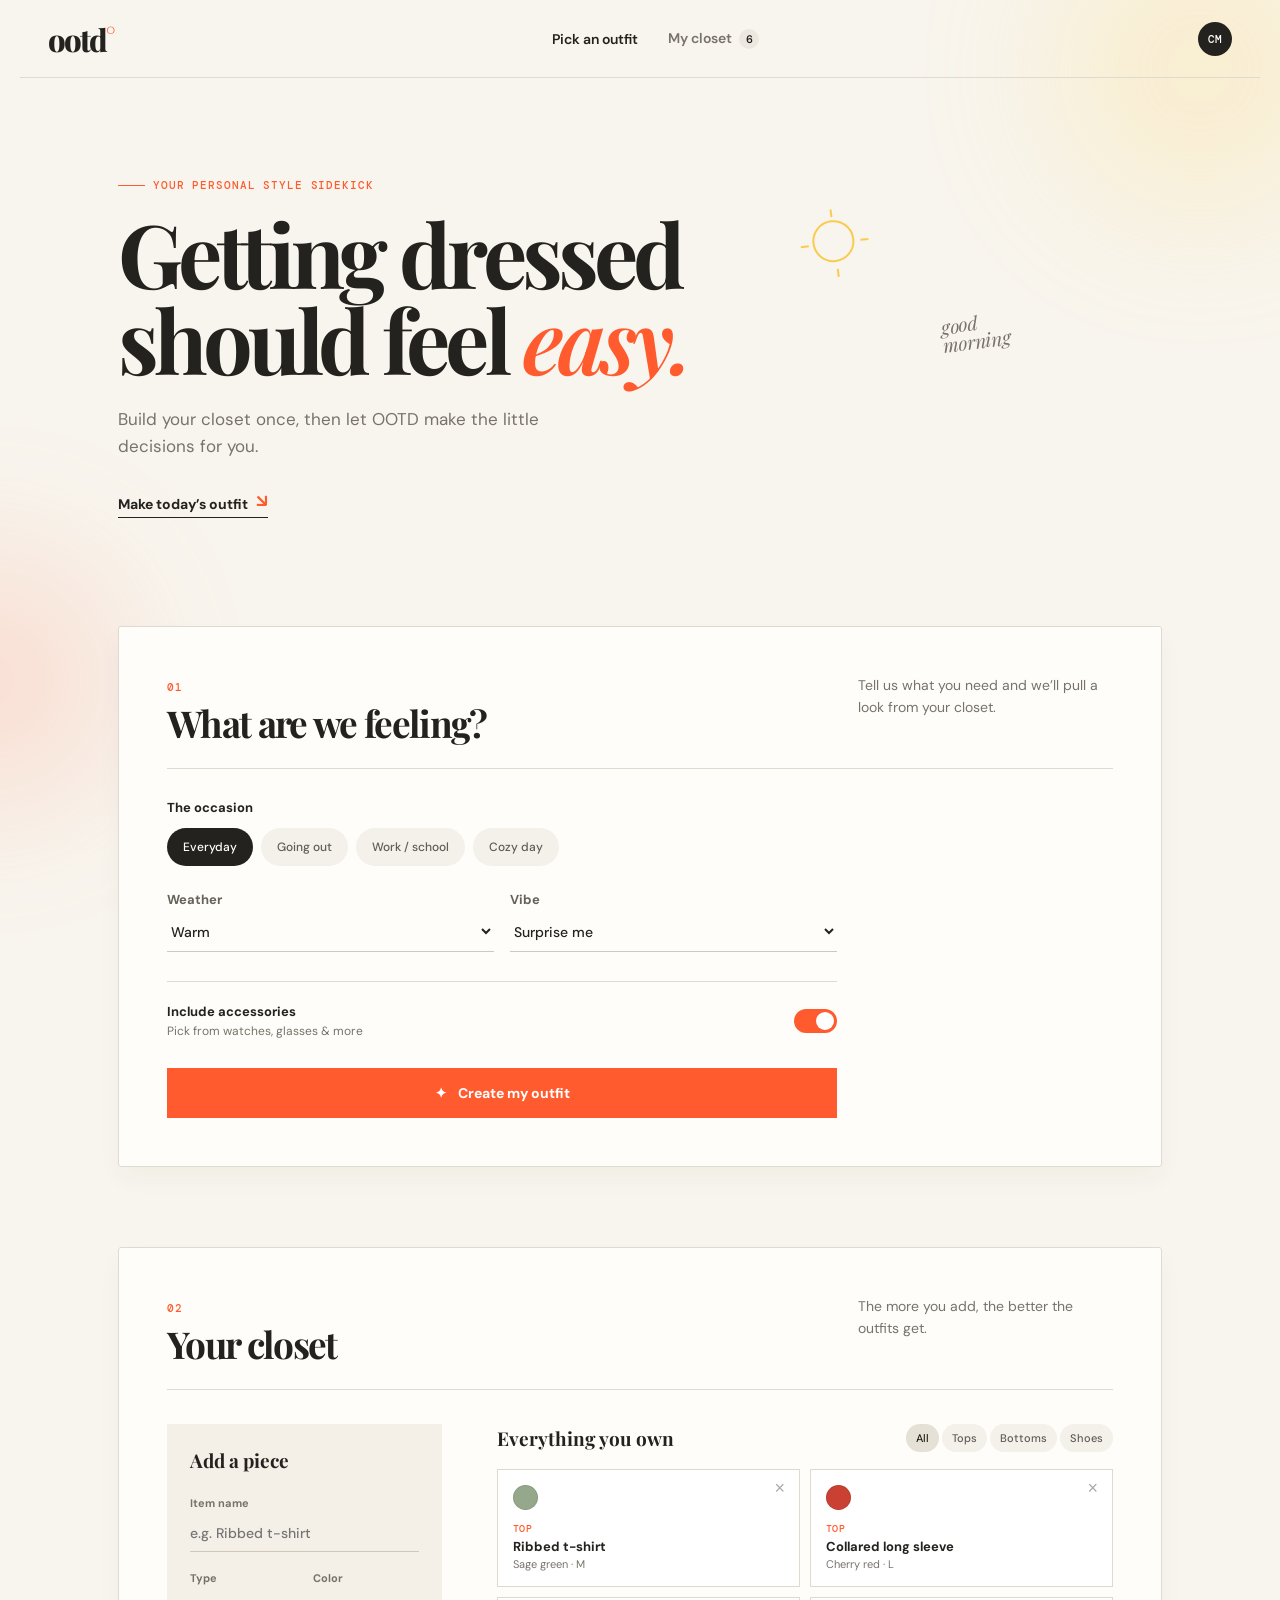
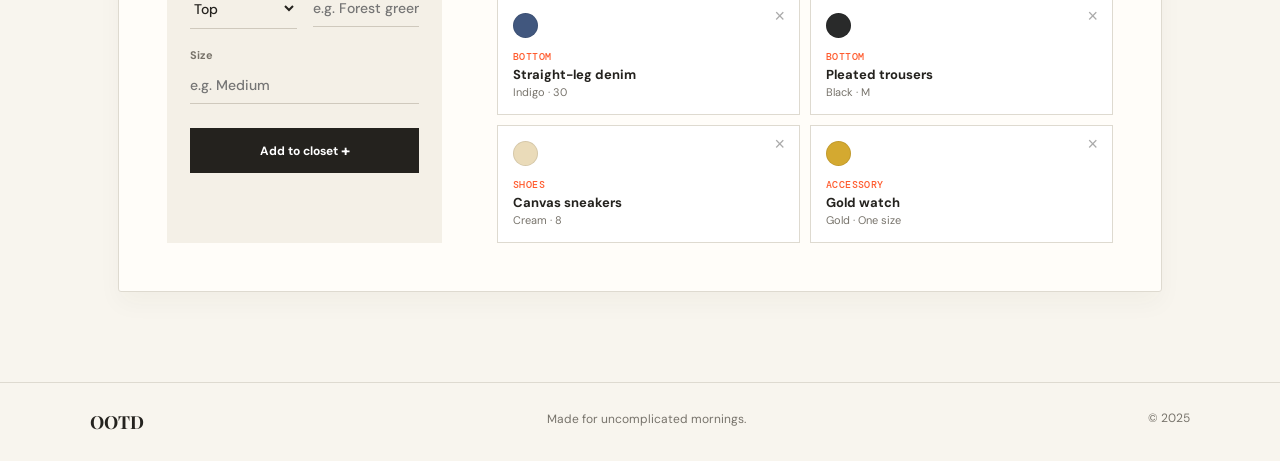
==== index.html @ 508fd97e "new projrct" ====
<!doctype html>
<html lang="en">
  <head>
    <meta charset="UTF-8" />
    <meta name="viewport" content="width=device-width, initial-scale=1.0" />
    <meta name="description" content="OOTD is your personal outfit picker." />
    <title>OOTD — Your daily style sidekick</title>
    <link rel="preconnect" href="https://fonts.googleapis.com" />
    <link rel="preconnect" href="https://fonts.gstatic.com" crossorigin />
    <link href="https://fonts.googleapis.com/css2?family=DM+Mono:wght@400;500&family=DM+Sans:opsz,wght@9..40,400;9..40,500;9..40,600;9..40,700&family=Playfair+Display:ital,wght@0,600;0,700;0,800;1,600&display=swap" rel="stylesheet" />
    <link rel="stylesheet" href="styles.css" />
  </head>
  <body>
    <div class="ambient ambient-one"></div>
    <div class="ambient ambient-two"></div>
    <header class="site-header">
      <a class="brand" href="#top" aria-label="OOTD Home">ootd<span>°</span></a>
      <nav aria-label="Main navigation">
        <a class="active" href="#generator">Pick an outfit</a>
        <a href="#closet">My closet <span class="nav-count" id="closetCount">6</span></a>
      </nav>
      <button class="profile-button" aria-label="Open profile">CM</button>
    </header>

    <main id="top">
      <section class="hero" aria-labelledby="heroTitle">
        <div class="eyebrow"><span></span> Your personal style sidekick</div>
        <h1 id="heroTitle">Getting dressed<br />should feel <em>easy.</em></h1>
        <p>Build your closet once, then let OOTD make the little decisions for you.</p>
        <a class="text-link" href="#generator">Make today’s outfit <span>↘</span></a>
        <div class="hero-doodle" aria-hidden="true">
          <div class="sun"><i></i><i></i><i></i><i></i></div>
          <span>good<br />morning</span>
        </div>
      </section>

      <section class="generator section-card" id="generator" aria-labelledby="generatorTitle">
        <div class="section-heading">
          <div><span class="section-number">01</span><h2 id="generatorTitle">What are we feeling?</h2></div>
          <p>Tell us what you need and we’ll pull a look from your closet.</p>
        </div>
        <form id="outfitForm" class="outfit-form">
          <label class="field-label" for="occasion">The occasion</label>
          <div class="occasion-pills" role="group" aria-label="Occasion">
            <button type="button" class="pill selected" data-occasion="Everyday">Everyday</button>
            <button type="button" class="pill" data-occasion="Going out">Going out</button>
            <button type="button" class="pill" data-occasion="Work / school">Work / school</button>
            <button type="button" class="pill" data-occasion="Cozy day">Cozy day</button>
          </div>
          <input type="hidden" id="occasion" value="Everyday" />
          <div class="form-grid">
            <label class="select-field">Weather
              <select id="weather"><option>Warm</option><option>Cool</option><option>Rainy</option><option>Any weather</option></select>
            </label>
            <label class="select-field">Vibe
              <select id="vibe"><option>Surprise me</option><option>Casual</option><option>Put together</option><option>Bold</option></select>
            </label>
          </div>
          <div class="toggle-row">
            <span><strong>Include accessories</strong><small>Pick from watches, glasses & more</small></span>
            <label class="switch"><input id="accessories" type="checkbox" checked /><span></span></label>
          </div>
          <button class="generate-button" type="submit"><span>✦</span> Create my outfit</button>
        </form>
      </section>

      <section id="result" class="result hidden" aria-live="polite">
        <div class="result-intro"><span class="section-number">Today’s pick</span><h2>Here’s your look.</h2><p id="resultSummary">A little something pulled just for you.</p></div>
        <div class="outfit-display" id="outfitDisplay"></div>
        <div class="result-actions"><button id="reroll" class="secondary-button">↻ Pick another</button><a href="#closet" class="text-link">Edit my closet <span>↘</span></a></div>
      </section>

      <section class="closet section-card" id="closet" aria-labelledby="closetTitle">
        <div class="section-heading closet-heading">
          <div><span class="section-number">02</span><h2 id="closetTitle">Your closet</h2></div>
          <p>The more you add, the better the outfits get.</p>
        </div>
        <div class="closet-layout">
          <form id="addItemForm" class="add-item-form">
            <h3>Add a piece</h3>
            <label>Item name<input id="itemName" required placeholder="e.g. Ribbed t-shirt" /></label>
            <div class="small-fields"><label>Type<select id="itemType"><option>Top</option><option>Bottom</option><option>Shoes</option><option>Accessory</option><option>Layer</option></select></label><label>Color<input id="itemColor" required placeholder="e.g. Forest green" /></label></div>
            <label>Size <input id="itemSize" placeholder="e.g. Medium" /></label>
            <button class="add-button" type="submit">Add to closet <span>+</span></button>
          </form>
          <div class="closet-items"><div class="closet-toolbar"><h3>Everything you own</h3><div class="filters" id="filters"><button class="filter active" data-filter="All">All</button><button class="filter" data-filter="Top">Tops</button><button class="filter" data-filter="Bottom">Bottoms</button><button class="filter" data-filter="Shoes">Shoes</button></div></div><div id="itemsGrid" class="items-grid"></div></div>
        </div>
      </section>
    </main>
    <footer><span>OOTD</span><p>Made for uncomplicated mornings.</p><span>© 2025</span></footer>
    <script src="script.js"></script>
  </body>
</html>
---- styles.css ----
:root{--ink:#24221e;--paper:#f8f5ee;--orange:#ff5b2e;--yellow:#f9cb4e;--line:#dedad0;--muted:#77736b}*{box-sizing:border-box}html{scroll-behavior:smooth}body{margin:0;background:var(--paper);color:var(--ink);font-family:'DM Sans',sans-serif}.ambient{position:fixed;border-radius:50%;filter:blur(70px);opacity:.2;pointer-events:none;z-index:-1}.ambient-one{width:300px;height:300px;background:#ffd45c;top:-80px;right:-70px}.ambient-two{width:260px;height:260px;background:#ff8667;bottom:10%;left:-140px}.site-header{height:78px;max-width:1240px;margin:auto;padding:0 28px;display:flex;align-items:center;justify-content:space-between;border-bottom:1px solid var(--line)}.brand{font-family:'Playfair Display',serif;font-size:31px;color:var(--ink);text-decoration:none;font-weight:800;letter-spacing:-2px}.brand span{color:var(--orange)}nav{display:flex;gap:30px;align-items:center}nav a{color:#77736b;text-decoration:none;font-size:14px;font-weight:600}nav a.active,nav a:hover{color:var(--ink)}.nav-count{display:inline-grid;place-items:center;background:#ece8df;border-radius:50%;width:20px;height:20px;font-size:11px;color:var(--ink);margin-left:4px}.profile-button{border:0;background:var(--ink);color:white;font:500 11px 'DM Mono';border-radius:50%;width:34px;height:34px}main{max-width:1100px;margin:auto;padding:0 28px 90px}.hero{position:relative;padding:100px 0 108px;max-width:680px}.eyebrow,.section-number{font:500 11px 'DM Mono';letter-spacing:.08em;text-transform:uppercase;color:var(--orange)}.eyebrow{display:flex;gap:8px;align-items:center}.eyebrow span{width:27px;border-top:1px solid var(--orange)}h1{font:700 clamp(50px,8vw,88px)/.98 'Playfair Display',serif;letter-spacing:-.055em;margin:18px 0 24px}h1 em{color:var(--orange);font-weight:600}p{color:var(--muted);line-height:1.55}.hero p{font-size:17px;max-width:445px}.text-link{display:inline-flex;gap:8px;margin-top:19px;color:var(--ink);font-size:14px;text-decoration:none;font-weight:700;border-bottom:1px solid var(--ink);padding-bottom:4px}.text-link span{color:var(--orange);font-size:18px;line-height:13px}.hero-doodle{position:absolute;right:-210px;top:130px;width:210px;height:150px;transform:rotate(-7deg);font:italic 19px 'Playfair Display';color:#77736b}.hero-doodle span{position:absolute;right:4px;bottom:0;line-height:.95}.sun{position:absolute;left:20px;top:4px;width:42px;height:42px;border:2px solid var(--yellow);border-radius:50%}.sun i{position:absolute;left:19px;top:-13px;width:2px;height:8px;background:var(--yellow);transform-origin:1px 34px}.sun i:nth-child(2){transform:rotate(90deg)}.sun i:nth-child(3){transform:rotate(180deg)}.sun i:nth-child(4){transform:rotate(270deg)}.section-card{background:#fffdf9;border:1px solid var(--line);border-radius:3px;padding:48px;box-shadow:0 12px 25px rgba(70,55,27,.035)}.section-heading{display:flex;justify-content:space-between;gap:40px;align-items:flex-start;border-bottom:1px solid var(--line);padding-bottom:27px}.section-heading h2,.result h2{font:700 37px/1 'Playfair Display';letter-spacing:-.045em;margin:8px 0 0}.section-heading p{max-width:255px;margin:0;font-size:14px}.outfit-form{padding-top:30px;max-width:670px}.field-label,.select-field,.add-item-form label{display:block;font-size:13px;font-weight:700;margin-bottom:12px}.occasion-pills{display:flex;flex-wrap:wrap;gap:8px;margin-bottom:25px}.pill,.filter{font:500 12px 'DM Sans';background:#f4f1ea;color:#605d57;border:1px solid transparent;border-radius:50px;padding:10px 15px;cursor:pointer}.pill.selected{background:var(--ink);color:#fff}.form-grid,.small-fields{display:grid;grid-template-columns:1fr 1fr;gap:16px}.select-field{margin:0;color:#66615a}.select-field select,.add-item-form input,.add-item-form select{width:100%;display:block;background:transparent;border:0;border-bottom:1px solid #cfc9bd;border-radius:0;padding:11px 0 9px;margin-top:3px;color:var(--ink);font:500 14px 'DM Sans';outline-color:var(--orange)}.toggle-row{display:flex;align-items:center;justify-content:space-between;border-top:1px solid var(--line);margin-top:29px;padding-top:21px}.toggle-row strong,.toggle-row small{display:block}.toggle-row strong{font-size:13px}.toggle-row small{font-size:12px;color:var(--muted);margin-top:3px}.switch input{display:none}.switch span{display:block;width:43px;height:24px;background:#d9d5cc;border-radius:20px;padding:3px;cursor:pointer}.switch span:before{content:'';display:block;width:18px;height:18px;background:white;border-radius:50%;transition:.2s}.switch input:checked+span{background:var(--orange)}.switch input:checked+span:before{transform:translateX(19px)}.generate-button{margin-top:29px;width:100%;background:var(--orange);border:0;color:white;padding:16px 18px;font:700 14px 'DM Sans';cursor:pointer;transition:.2s}.generate-button:hover,.add-button:hover{filter:brightness(.92);transform:translateY(-1px)}.generate-button span{margin-right:8px}.result{background:var(--yellow);padding:47px 48px 38px;margin-top:28px;border-radius:3px}.hidden{display:none}.result-intro h2{margin-top:7px}.result-intro p{margin:10px 0 24px;color:#6b5a26}.outfit-display{display:grid;grid-template-columns:repeat(4,1fr);gap:12px}.outfit-piece{background:#fff9e9;min-height:152px;padding:17px;display:flex;flex-direction:column;justify-content:space-between;border:1px solid rgba(73,57,20,.1)}.piece-icon{font-size:34px;line-height:1}.piece-type{font:500 10px 'DM Mono';letter-spacing:.06em;text-transform:uppercase;color:#8b7540}.piece-name{font:700 15px 'DM Sans';line-height:1.2;margin-top:7px}.piece-meta{font-size:12px;color:#827349;margin-top:3px}.result-actions{display:flex;justify-content:space-between;align-items:center;margin-top:24px}.secondary-button{border:1px solid var(--ink);background:transparent;color:var(--ink);padding:10px 14px;font:700 12px 'DM Sans';cursor:pointer}.result .text-link{margin:0}.closet{margin-top:80px}.closet-layout{display:grid;grid-template-columns:275px 1fr;gap:55px;padding-top:34px}.add-item-form{background:#f4f0e7;padding:23px}.add-item-form h3,.closet-toolbar h3{margin:0 0 23px;font:700 19px 'Playfair Display'}.add-item-form label{font-size:11px;color:#777269;margin-bottom:19px}.add-button{margin-top:5px;width:100%;border:0;background:var(--ink);color:white;padding:12px;font:700 12px 'DM Sans';cursor:pointer}.add-button span{font-size:16px;vertical-align:-1px}.closet-toolbar{display:flex;justify-content:space-between;align-items:center;margin-bottom:17px}.closet-toolbar h3{margin:0}.filters{display:flex;gap:3px}.filter{padding:6px 9px;font-size:11px}.filter.active{background:#e6e1d6;color:var(--ink)}.items-grid{display:grid;grid-template-columns:repeat(2,1fr);gap:10px}.closet-item{border:1px solid var(--line);min-height:118px;padding:15px;position:relative;background:#fff}.item-swatch{width:25px;height:25px;border-radius:50%;margin-bottom:12px;border:1px solid rgba(0,0,0,.09)}.item-type{font:500 10px 'DM Mono';text-transform:uppercase;color:var(--orange);letter-spacing:.04em}.item-name{font-size:13px;font-weight:700;margin-top:3px}.item-details{font-size:11px;color:var(--muted);margin-top:2px}.remove{position:absolute;right:8px;top:8px;border:0;background:transparent;color:#aaa;cursor:pointer;font-size:18px;line-height:1}footer{border-top:1px solid var(--line);padding:27px max(28px,calc((100vw - 1100px)/2));display:flex;justify-content:space-between;font-size:12px;color:var(--muted)}footer span:first-child{font:700 18px 'Playfair Display';color:var(--ink)}footer p{margin:0;font-size:12px}@media(max-width:760px){.site-header{padding:0 20px}nav{gap:14px}nav a:first-child{display:none}main{padding:0 20px 55px}.hero{padding:70px 0}.hero-doodle{display:none}.section-card,.result{padding:28px 22px}.section-heading,.closet-toolbar{display:block}.section-heading p{margin-top:16px}.closet-layout{grid-template-columns:1fr;gap:26px}.outfit-display{grid-template-columns:1fr 1fr}.closet-toolbar h3{margin-bottom:12px}.items-grid{grid-template-columns:1fr 1fr}footer{padding:22px 20px}.form-grid{gap:10px}}
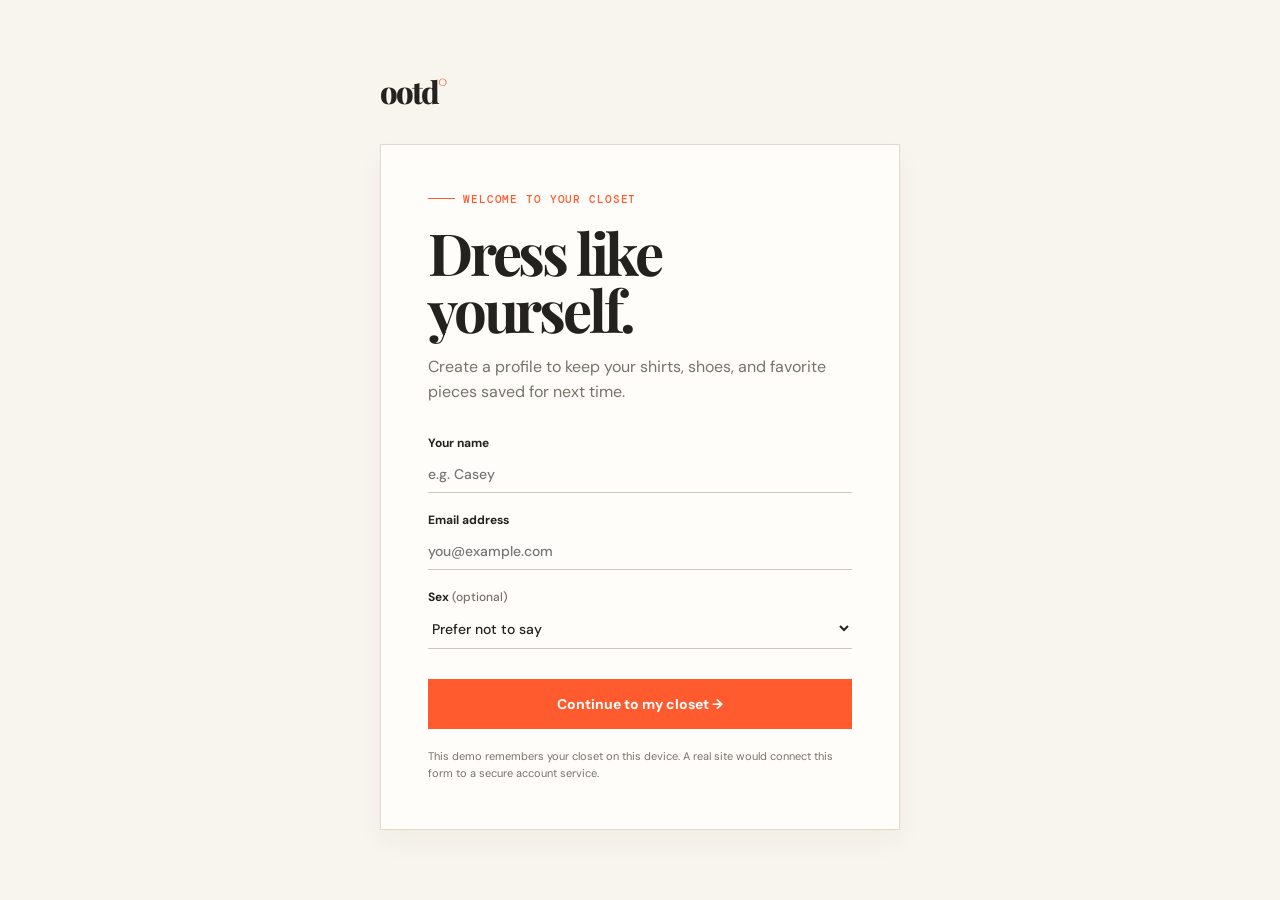
==== commit 9d36b300: "login page and add model" ====
--- a/index.html
+++ b/index.html
@@ -19,7 +19,7 @@
         <a class="active" href="#generator">Pick an outfit</a>
         <a href="#closet">My closet <span class="nav-count" id="closetCount">6</span></a>
       </nav>
-      <button class="profile-button" aria-label="Open profile">CM</button>
+      <div class="account-menu"><span class="account-name" id="accountName">My closet</span><button class="profile-button" id="logoutButton" aria-label="Sign out" title="Sign out">ME</button></div>
     </header>
 
     <main id="top">
@@ -79,11 +79,11 @@
           <form id="addItemForm" class="add-item-form">
             <h3>Add a piece</h3>
             <label>Item name<input id="itemName" required placeholder="e.g. Ribbed t-shirt" /></label>
-            <div class="small-fields"><label>Type<select id="itemType"><option>Top</option><option>Bottom</option><option>Shoes</option><option>Accessory</option><option>Layer</option></select></label><label>Color<input id="itemColor" required placeholder="e.g. Forest green" /></label></div>
+            <div class="small-fields"><label>Type<select id="itemType"><option>Top</option><option>Bottom</option><option>Dress</option><option>Shoes</option><option>Accessory</option><option>Layer</option></select></label><label>Color<input id="itemColor" required placeholder="e.g. Forest green" /><small class="color-hint">The item picture updates to this color.</small></label></div>
             <label>Size <input id="itemSize" placeholder="e.g. Medium" /></label>
             <button class="add-button" type="submit">Add to closet <span>+</span></button>
           </form>
-          <div class="closet-items"><div class="closet-toolbar"><h3>Everything you own</h3><div class="filters" id="filters"><button class="filter active" data-filter="All">All</button><button class="filter" data-filter="Top">Tops</button><button class="filter" data-filter="Bottom">Bottoms</button><button class="filter" data-filter="Shoes">Shoes</button></div></div><div id="itemsGrid" class="items-grid"></div></div>
+          <div class="closet-items"><div class="closet-toolbar"><h3>Everything you own</h3><div class="filters" id="filters"><button class="filter active" data-filter="All">All</button><button class="filter" data-filter="Top">Tops</button><button class="filter" data-filter="Bottom">Bottoms</button><button class="filter" data-filter="Dress">Dresses</button><button class="filter" data-filter="Shoes">Shoes</button></div></div><div id="itemsGrid" class="items-grid"></div></div>
         </div>
       </section>
     </main>
--- a/styles.css
+++ b/styles.css
@@ -1 +1,72 @@
-:root{--ink:#24221e;--paper:#f8f5ee;--orange:#ff5b2e;--yellow:#f9cb4e;--line:#dedad0;--muted:#77736b}*{box-sizing:border-box}html{scroll-behavior:smooth}body{margin:0;background:var(--paper);color:var(--ink);font-family:'DM Sans',sans-serif}.ambient{position:fixed;border-radius:50%;filter:blur(70px);opacity:.2;pointer-events:none;z-index:-1}.ambient-one{width:300px;height:300px;background:#ffd45c;top:-80px;right:-70px}.ambient-two{width:260px;height:260px;background:#ff8667;bottom:10%;left:-140px}.site-header{height:78px;max-width:1240px;margin:auto;padding:0 28px;display:flex;align-items:center;justify-content:space-between;border-bottom:1px solid var(--line)}.brand{font-family:'Playfair Display',serif;font-size:31px;color:var(--ink);text-decoration:none;font-weight:800;letter-spacing:-2px}.brand span{color:var(--orange)}nav{display:flex;gap:30px;align-items:center}nav a{color:#77736b;text-decoration:none;font-size:14px;font-weight:600}nav a.active,nav a:hover{color:var(--ink)}.nav-count{display:inline-grid;place-items:center;background:#ece8df;border-radius:50%;width:20px;height:20px;font-size:11px;color:var(--ink);margin-left:4px}.profile-button{border:0;background:var(--ink);color:white;font:500 11px 'DM Mono';border-radius:50%;width:34px;height:34px}main{max-width:1100px;margin:auto;padding:0 28px 90px}.hero{position:relative;padding:100px 0 108px;max-width:680px}.eyebrow,.section-number{font:500 11px 'DM Mono';letter-spacing:.08em;text-transform:uppercase;color:var(--orange)}.eyebrow{display:flex;gap:8px;align-items:center}.eyebrow span{width:27px;border-top:1px solid var(--orange)}h1{font:700 clamp(50px,8vw,88px)/.98 'Playfair Display',serif;letter-spacing:-.055em;margin:18px 0 24px}h1 em{color:var(--orange);font-weight:600}p{color:var(--muted);line-height:1.55}.hero p{font-size:17px;max-width:445px}.text-link{display:inline-flex;gap:8px;margin-top:19px;color:var(--ink);font-size:14px;text-decoration:none;font-weight:700;border-bottom:1px solid var(--ink);padding-bottom:4px}.text-link span{color:var(--orange);font-size:18px;line-height:13px}.hero-doodle{position:absolute;right:-210px;top:130px;width:210px;height:150px;transform:rotate(-7deg);font:italic 19px 'Playfair Display';color:#77736b}.hero-doodle span{position:absolute;right:4px;bottom:0;line-height:.95}.sun{position:absolute;left:20px;top:4px;width:42px;height:42px;border:2px solid var(--yellow);border-radius:50%}.sun i{position:absolute;left:19px;top:-13px;width:2px;height:8px;background:var(--yellow);transform-origin:1px 34px}.sun i:nth-child(2){transform:rotate(90deg)}.sun i:nth-child(3){transform:rotate(180deg)}.sun i:nth-child(4){transform:rotate(270deg)}.section-card{background:#fffdf9;border:1px solid var(--line);border-radius:3px;padding:48px;box-shadow:0 12px 25px rgba(70,55,27,.035)}.section-heading{display:flex;justify-content:space-between;gap:40px;align-items:flex-start;border-bottom:1px solid var(--line);padding-bottom:27px}.section-heading h2,.result h2{font:700 37px/1 'Playfair Display';letter-spacing:-.045em;margin:8px 0 0}.section-heading p{max-width:255px;margin:0;font-size:14px}.outfit-form{padding-top:30px;max-width:670px}.field-label,.select-field,.add-item-form label{display:block;font-size:13px;font-weight:700;margin-bottom:12px}.occasion-pills{display:flex;flex-wrap:wrap;gap:8px;margin-bottom:25px}.pill,.filter{font:500 12px 'DM Sans';background:#f4f1ea;color:#605d57;border:1px solid transparent;border-radius:50px;padding:10px 15px;cursor:pointer}.pill.selected{background:var(--ink);color:#fff}.form-grid,.small-fields{display:grid;grid-template-columns:1fr 1fr;gap:16px}.select-field{margin:0;color:#66615a}.select-field select,.add-item-form input,.add-item-form select{width:100%;display:block;background:transparent;border:0;border-bottom:1px solid #cfc9bd;border-radius:0;padding:11px 0 9px;margin-top:3px;color:var(--ink);font:500 14px 'DM Sans';outline-color:var(--orange)}.toggle-row{display:flex;align-items:center;justify-content:space-between;border-top:1px solid var(--line);margin-top:29px;padding-top:21px}.toggle-row strong,.toggle-row small{display:block}.toggle-row strong{font-size:13px}.toggle-row small{font-size:12px;color:var(--muted);margin-top:3px}.switch input{display:none}.switch span{display:block;width:43px;height:24px;background:#d9d5cc;border-radius:20px;padding:3px;cursor:pointer}.switch span:before{content:'';display:block;width:18px;height:18px;background:white;border-radius:50%;transition:.2s}.switch input:checked+span{background:var(--orange)}.switch input:checked+span:before{transform:translateX(19px)}.generate-button{margin-top:29px;width:100%;background:var(--orange);border:0;color:white;padding:16px 18px;font:700 14px 'DM Sans';cursor:pointer;transition:.2s}.generate-button:hover,.add-button:hover{filter:brightness(.92);transform:translateY(-1px)}.generate-button span{margin-right:8px}.result{background:var(--yellow);padding:47px 48px 38px;margin-top:28px;border-radius:3px}.hidden{display:none}.result-intro h2{margin-top:7px}.result-intro p{margin:10px 0 24px;color:#6b5a26}.outfit-display{display:grid;grid-template-columns:repeat(4,1fr);gap:12px}.outfit-piece{background:#fff9e9;min-height:152px;padding:17px;display:flex;flex-direction:column;justify-content:space-between;border:1px solid rgba(73,57,20,.1)}.piece-icon{font-size:34px;line-height:1}.piece-type{font:500 10px 'DM Mono';letter-spacing:.06em;text-transform:uppercase;color:#8b7540}.piece-name{font:700 15px 'DM Sans';line-height:1.2;margin-top:7px}.piece-meta{font-size:12px;color:#827349;margin-top:3px}.result-actions{display:flex;justify-content:space-between;align-items:center;margin-top:24px}.secondary-button{border:1px solid var(--ink);background:transparent;color:var(--ink);padding:10px 14px;font:700 12px 'DM Sans';cursor:pointer}.result .text-link{margin:0}.closet{margin-top:80px}.closet-layout{display:grid;grid-template-columns:275px 1fr;gap:55px;padding-top:34px}.add-item-form{background:#f4f0e7;padding:23px}.add-item-form h3,.closet-toolbar h3{margin:0 0 23px;font:700 19px 'Playfair Display'}.add-item-form label{font-size:11px;color:#777269;margin-bottom:19px}.add-button{margin-top:5px;width:100%;border:0;background:var(--ink);color:white;padding:12px;font:700 12px 'DM Sans';cursor:pointer}.add-button span{font-size:16px;vertical-align:-1px}.closet-toolbar{display:flex;justify-content:space-between;align-items:center;margin-bottom:17px}.closet-toolbar h3{margin:0}.filters{display:flex;gap:3px}.filter{padding:6px 9px;font-size:11px}.filter.active{background:#e6e1d6;color:var(--ink)}.items-grid{display:grid;grid-template-columns:repeat(2,1fr);gap:10px}.closet-item{border:1px solid var(--line);min-height:118px;padding:15px;position:relative;background:#fff}.item-swatch{width:25px;height:25px;border-radius:50%;margin-bottom:12px;border:1px solid rgba(0,0,0,.09)}.item-type{font:500 10px 'DM Mono';text-transform:uppercase;color:var(--orange);letter-spacing:.04em}.item-name{font-size:13px;font-weight:700;margin-top:3px}.item-details{font-size:11px;color:var(--muted);margin-top:2px}.remove{position:absolute;right:8px;top:8px;border:0;background:transparent;color:#aaa;cursor:pointer;font-size:18px;line-height:1}footer{border-top:1px solid var(--line);padding:27px max(28px,calc((100vw - 1100px)/2));display:flex;justify-content:space-between;font-size:12px;color:var(--muted)}footer span:first-child{font:700 18px 'Playfair Display';color:var(--ink)}footer p{margin:0;font-size:12px}@media(max-width:760px){.site-header{padding:0 20px}nav{gap:14px}nav a:first-child{display:none}main{padding:0 20px 55px}.hero{padding:70px 0}.hero-doodle{display:none}.section-card,.result{padding:28px 22px}.section-heading,.closet-toolbar{display:block}.section-heading p{margin-top:16px}.closet-layout{grid-template-columns:1fr;gap:26px}.outfit-display{grid-template-columns:1fr 1fr}.closet-toolbar h3{margin-bottom:12px}.items-grid{grid-template-columns:1fr 1fr}footer{padding:22px 20px}.form-grid{gap:10px}}
+:root {
+  --ink:#24221e; --paper:#f8f5ee; --orange:#ff5b2e; --yellow:#f9cb4e;
+  --line:#dedad0; --muted:#77736b;
+}
+* { box-sizing:border-box; }
+html { scroll-behavior:smooth; }
+body { margin:0; background:var(--paper); color:var(--ink); font-family:'DM Sans',sans-serif; }
+.ambient { position:fixed; border-radius:50%; filter:blur(70px); opacity:.2; pointer-events:none; z-index:-1; }
+.ambient-one { width:300px; height:300px; background:#ffd45c; top:-80px; right:-70px; }
+.ambient-two { width:260px; height:260px; background:#ff8667; bottom:10%; left:-140px; }
+.site-header { height:78px; max-width:1240px; margin:auto; padding:0 28px; display:flex; align-items:center; justify-content:space-between; border-bottom:1px solid var(--line); }
+.brand { font:800 31px 'Playfair Display',serif; letter-spacing:-2px; color:var(--ink); text-decoration:none; }
+.brand span { color:var(--orange); }
+nav,.account-menu { display:flex; align-items:center; gap:24px; }
+nav a { color:var(--muted); text-decoration:none; font-size:14px; font-weight:600; }
+nav a.active,nav a:hover { color:var(--ink); }
+.nav-count { display:inline-grid; place-items:center; width:20px; height:20px; margin-left:4px; border-radius:50%; background:#ece8df; font-size:11px; color:var(--ink); }
+.account-name { font-size:12px; font-weight:600; color:var(--muted); }
+.profile-button { width:34px; height:34px; border:0; border-radius:50%; background:var(--ink); color:#fff; font:500 11px 'DM Mono'; cursor:pointer; }
+main { max-width:1100px; margin:auto; padding:0 28px 90px; }
+.hero { position:relative; max-width:680px; padding:100px 0 108px; }
+.eyebrow,.section-number { font:500 11px 'DM Mono'; letter-spacing:.08em; text-transform:uppercase; color:var(--orange); }
+.eyebrow { display:flex; gap:8px; align-items:center; }
+.eyebrow span { width:27px; border-top:1px solid var(--orange); }
+h1 { margin:18px 0 24px; font:700 clamp(50px,8vw,88px)/.98 'Playfair Display',serif; letter-spacing:-.055em; }
+h1 em { color:var(--orange); font-weight:600; }
+p { color:var(--muted); line-height:1.55; }
+.hero p { max-width:445px; font-size:17px; }
+.text-link { display:inline-flex; gap:8px; margin-top:19px; padding-bottom:4px; border-bottom:1px solid var(--ink); color:var(--ink); font-size:14px; font-weight:700; text-decoration:none; }
+.text-link span { color:var(--orange); font-size:18px; line-height:13px; }
+.hero-doodle { position:absolute; right:-210px; top:130px; width:210px; height:150px; transform:rotate(-7deg); color:#77736b; font:italic 19px 'Playfair Display'; }
+.hero-doodle span { position:absolute; right:4px; bottom:0; line-height:.95; }
+.sun { position:absolute; left:20px; top:4px; width:42px; height:42px; border:2px solid var(--yellow); border-radius:50%; }
+.sun i { position:absolute; left:19px; top:-13px; width:2px; height:8px; background:var(--yellow); transform-origin:1px 34px; }
+.sun i:nth-child(2){transform:rotate(90deg)}.sun i:nth-child(3){transform:rotate(180deg)}.sun i:nth-child(4){transform:rotate(270deg)}
+.section-card { padding:48px; border:1px solid var(--line); border-radius:3px; background:#fffdf9; box-shadow:0 12px 25px rgba(70,55,27,.035); }
+.section-heading { display:flex; justify-content:space-between; gap:40px; align-items:flex-start; padding-bottom:27px; border-bottom:1px solid var(--line); }
+.section-heading h2,.result h2 { margin:8px 0 0; font:700 37px/1 'Playfair Display'; letter-spacing:-.045em; }
+.section-heading p { max-width:255px; margin:0; font-size:14px; }
+.outfit-form { max-width:670px; padding-top:30px; }
+.field-label,.select-field,.add-item-form label { display:block; margin-bottom:12px; font-size:13px; font-weight:700; }
+.occasion-pills,.filters { display:flex; flex-wrap:wrap; gap:8px; }
+.occasion-pills { margin-bottom:25px; }
+.pill,.filter { padding:10px 15px; border:1px solid transparent; border-radius:50px; background:#f4f1ea; color:#605d57; font:500 12px 'DM Sans'; cursor:pointer; }
+.pill.selected { background:var(--ink); color:#fff; }
+.form-grid,.small-fields { display:grid; grid-template-columns:1fr 1fr; gap:16px; }
+.select-field { margin:0; color:#66615a; }
+.select-field select,.add-item-form input,.add-item-form select,.login-form input,.login-form select { display:block; width:100%; margin-top:3px; padding:11px 0 9px; border:0; border-bottom:1px solid #cfc9bd; border-radius:0; outline-color:var(--orange); background:transparent; color:var(--ink); font:500 14px 'DM Sans'; }
+.toggle-row { display:flex; justify-content:space-between; align-items:center; margin-top:29px; padding-top:21px; border-top:1px solid var(--line); }
+.toggle-row strong,.toggle-row small { display:block; }.toggle-row strong { font-size:13px; }.toggle-row small { margin-top:3px; color:var(--muted); font-size:12px; }
+.switch input { display:none; }.switch span { display:block; width:43px; height:24px; padding:3px; border-radius:20px; background:#d9d5cc; cursor:pointer; }.switch span:before { content:''; display:block; width:18px; height:18px; border-radius:50%; background:#fff; transition:.2s; }.switch input:checked+span { background:var(--orange); }.switch input:checked+span:before { transform:translateX(19px); }
+.generate-button { width:100%; margin-top:29px; padding:16px 18px; border:0; background:var(--orange); color:#fff; font:700 14px 'DM Sans'; cursor:pointer; transition:.2s; }.generate-button:hover,.add-button:hover { filter:brightness(.92); transform:translateY(-1px); }
+.result { margin-top:28px; padding:47px 48px 38px; border-radius:3px; background:var(--yellow); }.hidden { display:none; }.result-intro h2{margin-top:7px}.result-intro p{margin:10px 0 24px;color:#6b5a26}
+.outfit-display { display:grid; grid-template-columns:1.35fr repeat(4,1fr); gap:12px; }
+.model-card { position:relative; min-height:210px; overflow:hidden; display:flex; justify-content:center; border:1px solid rgba(73,57,20,.1); background:#fff7e2; }
+.model-label,.model-caption { position:absolute; z-index:2; color:#8b7540; font:500 9px 'DM Mono'; letter-spacing:.06em; text-transform:uppercase; }.model-label{top:13px;left:14px}.model-caption{bottom:12px;text-align:center}
+.fashion-model{position:relative;width:108px;height:188px;margin-top:21px}.model-head{position:absolute;top:0;left:38px;width:32px;height:37px;border-radius:48% 48% 44% 44%;background:#d99b72;z-index:3}.model-head:before{content:'';position:absolute;top:-4px;left:-3px;width:38px;height:17px;border-radius:50% 55% 38% 42%;background:#312520}.model-neck{position:absolute;top:31px;left:48px;width:13px;height:18px;background:#d99b72}.model-top{position:absolute;top:43px;left:23px;width:63px;height:61px;background:var(--top-color);clip-path:polygon(25% 0,75% 0,100% 20%,86% 100%,14% 100%,0 20%)}.model-top i,.model-top b{position:absolute;top:11px;width:15px;height:53px;background:var(--top-color);border-radius:9px}.model-top i{left:-8px;transform:rotate(8deg)}.model-top b{right:-8px;transform:rotate(-8deg)}.model-bottom{position:absolute;top:101px;left:31px;width:48px;height:61px;background:var(--bottom-color);clip-path:polygon(0 0,100% 0,88% 100%,56% 100%,50% 29%,44% 100%,12% 100%)}.model-shoes{position:absolute;top:160px;left:28px;width:55px;height:18px}.model-shoes i,.model-shoes b{position:absolute;bottom:0;width:27px;height:10px;border-radius:8px 8px 4px 4px;background:var(--shoe-color)}.model-shoes i{left:0}.model-shoes b{right:0}
+.outfit-piece { display:flex; flex-direction:column; justify-content:space-between; min-height:152px; padding:17px; border:1px solid rgba(73,57,20,.1); background:#fff9e9; }.piece-icon{font-size:34px;line-height:1}.piece-type{font:500 10px 'DM Mono';letter-spacing:.06em;text-transform:uppercase;color:#8b7540}.piece-name{margin-top:7px;font:700 15px 'DM Sans';line-height:1.2}.piece-meta{margin-top:3px;color:#827349;font-size:12px}
+.result-actions { display:flex; justify-content:space-between; align-items:center; margin-top:24px; }.secondary-button { padding:10px 14px; border:1px solid var(--ink); background:transparent; color:var(--ink); font:700 12px 'DM Sans'; cursor:pointer; }.result .text-link{margin:0}
+.closet { margin-top:80px; }.closet-layout { display:grid; grid-template-columns:275px 1fr; gap:55px; padding-top:34px; }.add-item-form{padding:23px;background:#f4f0e7}.add-item-form h3,.closet-toolbar h3{margin:0 0 23px;font:700 19px 'Playfair Display'}.add-item-form label{margin-bottom:19px;color:#777269;font-size:11px}.add-button{width:100%;margin-top:5px;padding:12px;border:0;background:var(--ink);color:#fff;font:700 12px 'DM Sans';cursor:pointer}.closet-toolbar{display:flex;justify-content:space-between;align-items:center;margin-bottom:17px}.closet-toolbar h3{margin:0}.filter{padding:6px 9px;font-size:11px}.filter.active{background:#e6e1d6;color:var(--ink)}.items-grid{display:grid;grid-template-columns:repeat(2,1fr);gap:10px}.closet-item{position:relative;min-height:118px;padding:15px;border:1px solid var(--line);background:#fff}.item-swatch{width:25px;height:25px;margin-bottom:12px;border:1px solid rgba(0,0,0,.09);border-radius:50%}.item-type{color:var(--orange);font:500 10px 'DM Mono';letter-spacing:.04em;text-transform:uppercase}.item-name{margin-top:3px;font-size:13px;font-weight:700}.item-details{margin-top:2px;color:var(--muted);font-size:11px}.remove{position:absolute;top:8px;right:8px;border:0;background:transparent;color:#aaa;font-size:18px;cursor:pointer}
+.color-hint{display:block;margin-top:5px;color:#938d83;font-size:9px;font-weight:500;line-height:1.25}.garment{position:relative;width:42px;height:32px;margin:0 0 8px;background:var(--garment-color)}.garment-top{width:32px;height:30px;margin-left:5px;border-radius:3px 3px 6px 6px}.garment-top:before,.garment-top:after{content:'';position:absolute;top:2px;width:15px;height:16px;background:var(--garment-color)}.garment-top:before{left:-10px;clip-path:polygon(100% 0,100% 100%,0 75%,15% 10%)}.garment-top:after{right:-10px;clip-path:polygon(0 0,0 100%,100% 75%,85% 10%)}.garment-top i{position:absolute;z-index:2;top:0;left:10px;width:12px;height:6px;border:2px solid #fff;border-top:0;border-radius:0 0 8px 8px}.garment-bottom{width:32px;height:34px;margin-left:5px;clip-path:polygon(0 0,100% 0,86% 100%,54% 100%,50% 28%,45% 100%,13% 100%)}.garment-shoes{width:42px;height:15px;margin-top:15px;border-radius:12px 4px 5px 5px}.garment-accessory{width:25px;height:25px;margin-left:8px;border:5px solid var(--garment-color);border-radius:50%;background:transparent}.garment-layer{width:32px;height:32px;margin-left:5px;border-radius:5px;background:var(--garment-color);box-shadow:-6px 2px 0 color-mix(in srgb,var(--garment-color) 80%,#fff)}
+footer{display:flex;justify-content:space-between;padding:27px max(28px,calc((100vw - 1100px)/2));border-top:1px solid var(--line);color:var(--muted);font-size:12px}footer span:first-child{color:var(--ink);font:700 18px 'Playfair Display'}footer p{margin:0;font-size:12px}
+.login-page{min-height:100vh;display:grid;place-items:center;padding:32px}.login-wrap{width:min(100%,520px);padding:0}.login-brand{display:block;margin-bottom:32px}.login-card{padding:47px;border:1px solid var(--line);background:#fffdf9;box-shadow:0 12px 25px rgba(70,55,27,.04)}.login-card h1{font-size:58px;margin-bottom:18px}.login-form{margin-top:30px}.login-form label{display:block;margin-top:19px;font-size:12px;font-weight:700}.login-form .generate-button{margin-top:30px}.login-note{margin:19px 0 0;font-size:11px}
+.optional{color:var(--muted);font-weight:500}
+@media(max-width:760px){.site-header{padding:0 20px}nav{gap:14px}nav a:first-child,.account-name{display:none}main{padding:0 20px 55px}.hero{padding:70px 0}.hero-doodle{display:none}.section-card,.result{padding:28px 22px}.section-heading,.closet-toolbar{display:block}.section-heading p{margin-top:16px}.closet-layout{grid-template-columns:1fr;gap:26px}.outfit-display{grid-template-columns:1fr 1fr}.model-card{grid-column:span 2}.closet-toolbar h3{margin-bottom:12px}.items-grid{grid-template-columns:1fr 1fr}footer{padding:22px 20px}.form-grid{gap:10px}.login-page{padding:20px}.login-card{padding:30px 24px}.login-card h1{font-size:48px}}
+.dress-form{position:relative;width:112px;height:187px;margin-top:17px}.mannequin-finial{position:absolute;z-index:3;top:0;left:51px;width:10px;height:15px;border-radius:50% 50% 35% 35%;background:#594236}.mannequin-finial:before{content:'';position:absolute;top:-4px;left:3px;width:4px;height:7px;border-radius:50%;background:#866957}.mannequin-neck{position:absolute;z-index:2;top:13px;left:45px;width:21px;height:21px;border-radius:45% 45% 25% 25%;background:#eee7dc;border:1px solid #d8ccbd}.mannequin-torso{position:absolute;z-index:2;top:27px;left:24px;width:64px;height:94px;overflow:hidden;border:1px solid #d8ccbd;border-radius:42% 42% 16% 16%/16% 16% 9% 9%;background:#eee7dc}.mannequin-top{height:52%;background:var(--top-color)}.mannequin-bottom{height:48%;background:var(--bottom-color);border-top:2px solid rgba(255,255,255,.45)}.mannequin-pole{position:absolute;z-index:1;top:116px;left:54px;width:5px;height:47px;border-radius:4px;background:#493a32}.mannequin-base{position:absolute;bottom:9px;left:22px;width:70px;height:11px;border-radius:50% 50% 5px 5px;background:#493a32;box-shadow:0 3px 0 #2f2520}
+.photo-mannequin{position:absolute;inset:24px 8px 23px;overflow:hidden;display:flex;justify-content:center;background:#f9f8f6}.photo-mannequin img{width:100%;height:100%;object-fit:contain;object-position:center top;filter:contrast(.96) brightness(1.04)}.photo-mannequin i{position:absolute;top:0;left:0;width:37%;height:5%;background:#f9f8f6}
+.fake-person{position:relative;width:108px;height:188px;margin-top:21px}.fake-head{position:absolute;z-index:3;top:0;left:38px;width:32px;height:37px;border:1px solid #d9d4ca;border-radius:48% 48% 44% 44%;background:#f0eee9}.fake-head:after{content:'';position:absolute;top:15px;left:9px;width:13px;height:4px;border-bottom:1px solid #c5bfb4;border-radius:50%}.fake-neck{position:absolute;top:31px;left:48px;width:13px;height:18px;background:#f0eee9}.fake-top{position:absolute;top:43px;left:23px;width:63px;height:61px;background:var(--top-color);clip-path:polygon(25% 0,75% 0,100% 20%,86% 100%,14% 100%,0 20%)}.fake-top i,.fake-top b{position:absolute;top:11px;width:15px;height:53px;background:#f0eee9;border:1px solid #d9d4ca;border-radius:9px}.fake-top i{left:-8px;transform:rotate(8deg)}.fake-top b{right:-8px;transform:rotate(-8deg)}.fake-bottom{position:absolute;top:101px;left:31px;width:48px;height:61px;background:var(--bottom-color);clip-path:polygon(0 0,100% 0,88% 100%,56% 100%,50% 29%,44% 100%,12% 100%)}.fake-shoes{position:absolute;top:160px;left:28px;width:55px;height:18px}.fake-shoes i,.fake-shoes b{position:absolute;bottom:0;width:27px;height:10px;border:1px solid rgba(0,0,0,.12);border-radius:8px 8px 4px 4px;background:var(--shoe-color)}.fake-shoes i{left:0}.fake-shoes b{right:0}
+.fake-dress{position:absolute;top:43px;left:24px;width:62px;height:118px;background:var(--dress-color);clip-path:polygon(25% 0,75% 0,92% 19%,74% 42%,100% 100%,0 100%,26% 42%,8% 19%);box-shadow:inset 5px 0 rgba(255,255,255,.12),inset -4px -3px rgba(0,0,0,.08)}.garment-dress{width:32px;height:38px;margin-left:5px;border-radius:5px 5px 1px 1px;clip-path:polygon(25% 0,75% 0,83% 25%,100% 100%,0 100%,17% 25%);box-shadow:inset 5px 0 rgba(255,255,255,.12),inset -4px -3px rgba(0,0,0,.08)}
+.fake-dress{border-radius:7px 7px 2px 2px;clip-path:polygon(27% 0,42% 0,50% 7%,58% 0,73% 0,88% 22%,72% 40%,100% 100%,0 100%,28% 40%,12% 22%)}.fake-dress:before{content:'';position:absolute;top:35%;left:13%;width:74%;height:3px;background:rgba(255,255,255,.6);box-shadow:0 2px rgba(0,0,0,.08)}.fake-dress:after{content:'';position:absolute;top:6px;left:24px;width:14px;height:7px;border:2px solid rgba(255,255,255,.72);border-top:0;border-radius:0 0 8px 8px}.garment-dress{width:34px;height:39px;margin-left:4px;border-radius:6px 6px 2px 2px;clip-path:polygon(25% 0,42% 0,50% 9%,58% 0,75% 0,88% 25%,100% 100%,0 100%,12% 25%);box-shadow:inset 5px 0 rgba(255,255,255,.14),inset -4px -3px rgba(0,0,0,.1)}.garment-dress:before{content:'';position:absolute;top:13px;left:6px;width:22px;height:2px;background:rgba(255,255,255,.6)}.garment-dress:after{content:'';position:absolute;top:3px;left:11px;width:10px;height:5px;border:1px solid rgba(255,255,255,.75);border-top:0;border-radius:0 0 7px 7px}.mannequin-dress{position:absolute;inset:0;background:var(--dress-color);clip-path:polygon(26% 0,43% 0,50% 7%,57% 0,74% 0,88% 20%,72% 41%,100% 100%,0 100%,28% 41%,12% 20%);box-shadow:inset 6px 0 rgba(255,255,255,.14),inset -4px -3px rgba(0,0,0,.08)}.mannequin-dress:before{content:'';position:absolute;top:38%;left:12%;width:76%;height:3px;background:rgba(255,255,255,.65);box-shadow:0 2px rgba(0,0,0,.08)}.mannequin-dress:after{content:'';position:absolute;top:4px;left:24px;width:14px;height:7px;border:2px solid rgba(255,255,255,.75);border-top:0;border-radius:0 0 8px 8px}
+.dress-form.dress-look .mannequin-torso{top:27px;left:12px;width:88px;height:123px;border:0;border-radius:0;background:transparent;overflow:visible}.dress-form.dress-look .mannequin-pole{top:146px}.dress-form.dress-look .mannequin-dress{filter:drop-shadow(2px 4px 2px rgba(61,42,20,.16))}
+.piece-icon{display:grid;place-items:center;width:43px;height:43px;border:1px solid rgba(73,57,20,.11);border-radius:12px;background:#fff4d4;font-size:22px;box-shadow:inset 0 1px rgba(255,255,255,.8),0 3px 6px rgba(112,84,25,.08)}.closet{position:relative;perspective:1100px}.closet:before{content:'';position:absolute;inset:16px -11px -14px 11px;z-index:-1;border:1px solid #ddd4c4;border-radius:5px;background:#e8e0d0;transform:rotateX(2deg) rotateY(-1deg);box-shadow:0 23px 36px rgba(62,43,12,.12)}.add-item-form{border:1px solid #ded5c4;box-shadow:7px 9px 0 #e6ddcc}.closet-items{padding:12px;border-radius:5px;background:linear-gradient(135deg,#f5f1e8,#ebe5da);border:1px solid #ddd5c8;box-shadow:inset 0 1px rgba(255,255,255,.8),0 14px 24px rgba(61,45,19,.08)}.closet-item{overflow:hidden;border-color:#dcd4c5;box-shadow:0 7px 0 #d8d0c1,0 12px 17px rgba(54,39,14,.1);transform:translateZ(0);transition:transform .2s ease,box-shadow .2s ease}.closet-item:before{content:'';position:absolute;inset:0;background:linear-gradient(125deg,rgba(255,255,255,.62),transparent 38%);pointer-events:none}.closet-item:hover{z-index:2;transform:translateY(-5px) rotateX(3deg) rotateY(-2deg);box-shadow:0 10px 0 #d8d0c1,0 20px 24px rgba(54,39,14,.16)}.garment{filter:drop-shadow(2px 4px 2px rgba(57,42,17,.19));transform:translateY(-1px)}.garment-top{box-shadow:inset 5px 0 rgba(255,255,255,.13),inset -4px -3px rgba(0,0,0,.08)}.garment-bottom{box-shadow:inset 4px 0 rgba(255,255,255,.12)}.garment-shoes{box-shadow:inset 4px 0 rgba(255,255,255,.17),0 2px 0 rgba(0,0,0,.1)}
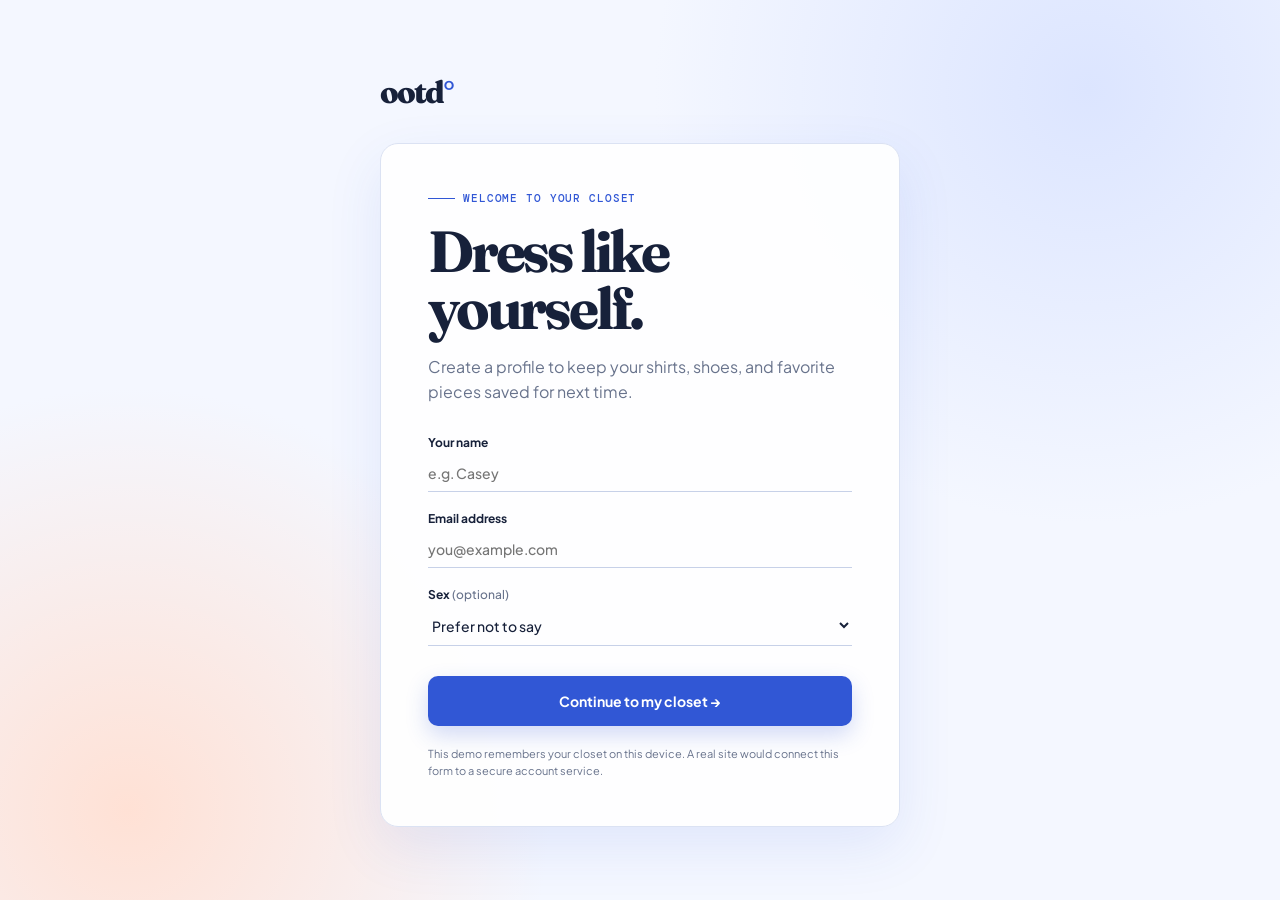
==== commit 916402b0: "add new color light mode" ====
--- a/index.html
+++ b/index.html
@@ -7,7 +7,7 @@
     <title>OOTD — Your daily style sidekick</title>
     <link rel="preconnect" href="https://fonts.googleapis.com" />
     <link rel="preconnect" href="https://fonts.gstatic.com" crossorigin />
-    <link href="https://fonts.googleapis.com/css2?family=DM+Mono:wght@400;500&family=DM+Sans:opsz,wght@9..40,400;9..40,500;9..40,600;9..40,700&family=Playfair+Display:ital,wght@0,600;0,700;0,800;1,600&display=swap" rel="stylesheet" />
+    <link href="https://fonts.googleapis.com/css2?family=DM+Mono:wght@400;500&family=Fraunces:opsz,wght@9..144,600;9..144,700;9..144,800&family=Plus+Jakarta+Sans:wght@400;500;600;700;800&display=swap" rel="stylesheet" />
     <link rel="stylesheet" href="styles.css" />
   </head>
   <body>
--- a/styles.css
+++ b/styles.css
@@ -1,20 +1,21 @@
 :root {
-  --ink:#24221e; --paper:#f8f5ee; --orange:#ff5b2e; --yellow:#f9cb4e;
-  --line:#dedad0; --muted:#77736b;
+  --ink:#17213a; --paper:#f4f7ff; --orange:#3157d5; --yellow:#ff8652;
+  --line:#dbe2f3; --muted:#68738c;
+  --surface:#ffffff; --surface-soft:#edf2ff; --primary-soft:#e5ebff; --accent-soft:#fff0e9;
 }
 * { box-sizing:border-box; }
 html { scroll-behavior:smooth; }
-body { margin:0; background:var(--paper); color:var(--ink); font-family:'DM Sans',sans-serif; }
+body { margin:0; background:var(--paper); color:var(--ink); font-family:'Plus Jakarta Sans',sans-serif; }
 .ambient { position:fixed; border-radius:50%; filter:blur(70px); opacity:.2; pointer-events:none; z-index:-1; }
-.ambient-one { width:300px; height:300px; background:#ffd45c; top:-80px; right:-70px; }
-.ambient-two { width:260px; height:260px; background:#ff8667; bottom:10%; left:-140px; }
+.ambient-one { width:340px; height:340px; background:#9db4ff; top:-110px; right:-70px; }
+.ambient-two { width:300px; height:300px; background:#ffad89; bottom:10%; left:-150px; }
 .site-header { height:78px; max-width:1240px; margin:auto; padding:0 28px; display:flex; align-items:center; justify-content:space-between; border-bottom:1px solid var(--line); }
-.brand { font:800 31px 'Playfair Display',serif; letter-spacing:-2px; color:var(--ink); text-decoration:none; }
+.brand { font:800 31px 'Fraunces',serif; letter-spacing:-2px; color:var(--ink); text-decoration:none; }
 .brand span { color:var(--orange); }
 nav,.account-menu { display:flex; align-items:center; gap:24px; }
 nav a { color:var(--muted); text-decoration:none; font-size:14px; font-weight:600; }
 nav a.active,nav a:hover { color:var(--ink); }
-.nav-count { display:inline-grid; place-items:center; width:20px; height:20px; margin-left:4px; border-radius:50%; background:#ece8df; font-size:11px; color:var(--ink); }
+.nav-count { display:inline-grid; place-items:center; width:20px; height:20px; margin-left:4px; border-radius:50%; background:var(--primary-soft); font-size:11px; color:var(--orange); }
 .account-name { font-size:12px; font-weight:600; color:var(--muted); }
 .profile-button { width:34px; height:34px; border:0; border-radius:50%; background:var(--ink); color:#fff; font:500 11px 'DM Mono'; cursor:pointer; }
 main { max-width:1100px; margin:auto; padding:0 28px 90px; }
@@ -22,45 +23,45 @@
 .eyebrow,.section-number { font:500 11px 'DM Mono'; letter-spacing:.08em; text-transform:uppercase; color:var(--orange); }
 .eyebrow { display:flex; gap:8px; align-items:center; }
 .eyebrow span { width:27px; border-top:1px solid var(--orange); }
-h1 { margin:18px 0 24px; font:700 clamp(50px,8vw,88px)/.98 'Playfair Display',serif; letter-spacing:-.055em; }
+h1 { margin:18px 0 24px; font:700 clamp(50px,8vw,88px)/.98 'Fraunces',serif; letter-spacing:-.055em; }
 h1 em { color:var(--orange); font-weight:600; }
 p { color:var(--muted); line-height:1.55; }
 .hero p { max-width:445px; font-size:17px; }
 .text-link { display:inline-flex; gap:8px; margin-top:19px; padding-bottom:4px; border-bottom:1px solid var(--ink); color:var(--ink); font-size:14px; font-weight:700; text-decoration:none; }
 .text-link span { color:var(--orange); font-size:18px; line-height:13px; }
-.hero-doodle { position:absolute; right:-210px; top:130px; width:210px; height:150px; transform:rotate(-7deg); color:#77736b; font:italic 19px 'Playfair Display'; }
+.hero-doodle { position:absolute; right:-210px; top:130px; width:210px; height:150px; transform:rotate(-7deg); color:var(--muted); font:600 19px 'Fraunces'; }
 .hero-doodle span { position:absolute; right:4px; bottom:0; line-height:.95; }
 .sun { position:absolute; left:20px; top:4px; width:42px; height:42px; border:2px solid var(--yellow); border-radius:50%; }
 .sun i { position:absolute; left:19px; top:-13px; width:2px; height:8px; background:var(--yellow); transform-origin:1px 34px; }
 .sun i:nth-child(2){transform:rotate(90deg)}.sun i:nth-child(3){transform:rotate(180deg)}.sun i:nth-child(4){transform:rotate(270deg)}
-.section-card { padding:48px; border:1px solid var(--line); border-radius:3px; background:#fffdf9; box-shadow:0 12px 25px rgba(70,55,27,.035); }
+.section-card { padding:48px; border:1px solid var(--line); border-radius:18px; background:rgba(255,255,255,.9); box-shadow:0 16px 40px rgba(49,87,213,.07); }
 .section-heading { display:flex; justify-content:space-between; gap:40px; align-items:flex-start; padding-bottom:27px; border-bottom:1px solid var(--line); }
-.section-heading h2,.result h2 { margin:8px 0 0; font:700 37px/1 'Playfair Display'; letter-spacing:-.045em; }
+.section-heading h2,.result h2 { margin:8px 0 0; font:700 37px/1 'Fraunces'; letter-spacing:-.045em; }
 .section-heading p { max-width:255px; margin:0; font-size:14px; }
 .outfit-form { max-width:670px; padding-top:30px; }
 .field-label,.select-field,.add-item-form label { display:block; margin-bottom:12px; font-size:13px; font-weight:700; }
 .occasion-pills,.filters { display:flex; flex-wrap:wrap; gap:8px; }
 .occasion-pills { margin-bottom:25px; }
-.pill,.filter { padding:10px 15px; border:1px solid transparent; border-radius:50px; background:#f4f1ea; color:#605d57; font:500 12px 'DM Sans'; cursor:pointer; }
+.pill,.filter { padding:10px 15px; border:1px solid transparent; border-radius:50px; background:var(--surface-soft); color:#52617e; font:600 12px 'Plus Jakarta Sans'; cursor:pointer; }
 .pill.selected { background:var(--ink); color:#fff; }
 .form-grid,.small-fields { display:grid; grid-template-columns:1fr 1fr; gap:16px; }
 .select-field { margin:0; color:#66615a; }
-.select-field select,.add-item-form input,.add-item-form select,.login-form input,.login-form select { display:block; width:100%; margin-top:3px; padding:11px 0 9px; border:0; border-bottom:1px solid #cfc9bd; border-radius:0; outline-color:var(--orange); background:transparent; color:var(--ink); font:500 14px 'DM Sans'; }
+.select-field select,.add-item-form input,.add-item-form select,.login-form input,.login-form select { display:block; width:100%; margin-top:3px; padding:11px 0 9px; border:0; border-bottom:1px solid #c7d1e8; border-radius:0; outline-color:var(--orange); background:transparent; color:var(--ink); font:500 14px 'Plus Jakarta Sans'; }
 .toggle-row { display:flex; justify-content:space-between; align-items:center; margin-top:29px; padding-top:21px; border-top:1px solid var(--line); }
 .toggle-row strong,.toggle-row small { display:block; }.toggle-row strong { font-size:13px; }.toggle-row small { margin-top:3px; color:var(--muted); font-size:12px; }
 .switch input { display:none; }.switch span { display:block; width:43px; height:24px; padding:3px; border-radius:20px; background:#d9d5cc; cursor:pointer; }.switch span:before { content:''; display:block; width:18px; height:18px; border-radius:50%; background:#fff; transition:.2s; }.switch input:checked+span { background:var(--orange); }.switch input:checked+span:before { transform:translateX(19px); }
-.generate-button { width:100%; margin-top:29px; padding:16px 18px; border:0; background:var(--orange); color:#fff; font:700 14px 'DM Sans'; cursor:pointer; transition:.2s; }.generate-button:hover,.add-button:hover { filter:brightness(.92); transform:translateY(-1px); }
-.result { margin-top:28px; padding:47px 48px 38px; border-radius:3px; background:var(--yellow); }.hidden { display:none; }.result-intro h2{margin-top:7px}.result-intro p{margin:10px 0 24px;color:#6b5a26}
+.generate-button { width:100%; margin-top:29px; padding:16px 18px; border:0; border-radius:10px; background:var(--orange); color:#fff; font:700 14px 'Plus Jakarta Sans'; cursor:pointer; box-shadow:0 9px 22px rgba(49,87,213,.22); transition:.2s; }.generate-button:hover,.add-button:hover { filter:brightness(.96); transform:translateY(-2px); }
+.result { margin-top:28px; padding:47px 48px 38px; border-radius:18px; background:linear-gradient(135deg,#ff8652,#ff9d75); box-shadow:0 18px 40px rgba(255,134,82,.18); }.hidden { display:none; }.result-intro h2{margin-top:7px;color:#fff}.result-intro p{margin:10px 0 24px;color:#672c18}.result .section-number{color:#fff}.result .text-link{border-color:#fff;color:#fff}.result .text-link span{color:#fff}
 .outfit-display { display:grid; grid-template-columns:1.35fr repeat(4,1fr); gap:12px; }
-.model-card { position:relative; min-height:210px; overflow:hidden; display:flex; justify-content:center; border:1px solid rgba(73,57,20,.1); background:#fff7e2; }
+.model-card { position:relative; min-height:210px; overflow:hidden; display:flex; justify-content:center; border:1px solid rgba(23,33,58,.1); border-radius:12px; background:#fff7f3; }
 .model-label,.model-caption { position:absolute; z-index:2; color:#8b7540; font:500 9px 'DM Mono'; letter-spacing:.06em; text-transform:uppercase; }.model-label{top:13px;left:14px}.model-caption{bottom:12px;text-align:center}
 .fashion-model{position:relative;width:108px;height:188px;margin-top:21px}.model-head{position:absolute;top:0;left:38px;width:32px;height:37px;border-radius:48% 48% 44% 44%;background:#d99b72;z-index:3}.model-head:before{content:'';position:absolute;top:-4px;left:-3px;width:38px;height:17px;border-radius:50% 55% 38% 42%;background:#312520}.model-neck{position:absolute;top:31px;left:48px;width:13px;height:18px;background:#d99b72}.model-top{position:absolute;top:43px;left:23px;width:63px;height:61px;background:var(--top-color);clip-path:polygon(25% 0,75% 0,100% 20%,86% 100%,14% 100%,0 20%)}.model-top i,.model-top b{position:absolute;top:11px;width:15px;height:53px;background:var(--top-color);border-radius:9px}.model-top i{left:-8px;transform:rotate(8deg)}.model-top b{right:-8px;transform:rotate(-8deg)}.model-bottom{position:absolute;top:101px;left:31px;width:48px;height:61px;background:var(--bottom-color);clip-path:polygon(0 0,100% 0,88% 100%,56% 100%,50% 29%,44% 100%,12% 100%)}.model-shoes{position:absolute;top:160px;left:28px;width:55px;height:18px}.model-shoes i,.model-shoes b{position:absolute;bottom:0;width:27px;height:10px;border-radius:8px 8px 4px 4px;background:var(--shoe-color)}.model-shoes i{left:0}.model-shoes b{right:0}
-.outfit-piece { display:flex; flex-direction:column; justify-content:space-between; min-height:152px; padding:17px; border:1px solid rgba(73,57,20,.1); background:#fff9e9; }.piece-icon{font-size:34px;line-height:1}.piece-type{font:500 10px 'DM Mono';letter-spacing:.06em;text-transform:uppercase;color:#8b7540}.piece-name{margin-top:7px;font:700 15px 'DM Sans';line-height:1.2}.piece-meta{margin-top:3px;color:#827349;font-size:12px}
-.result-actions { display:flex; justify-content:space-between; align-items:center; margin-top:24px; }.secondary-button { padding:10px 14px; border:1px solid var(--ink); background:transparent; color:var(--ink); font:700 12px 'DM Sans'; cursor:pointer; }.result .text-link{margin:0}
-.closet { margin-top:80px; }.closet-layout { display:grid; grid-template-columns:275px 1fr; gap:55px; padding-top:34px; }.add-item-form{padding:23px;background:#f4f0e7}.add-item-form h3,.closet-toolbar h3{margin:0 0 23px;font:700 19px 'Playfair Display'}.add-item-form label{margin-bottom:19px;color:#777269;font-size:11px}.add-button{width:100%;margin-top:5px;padding:12px;border:0;background:var(--ink);color:#fff;font:700 12px 'DM Sans';cursor:pointer}.closet-toolbar{display:flex;justify-content:space-between;align-items:center;margin-bottom:17px}.closet-toolbar h3{margin:0}.filter{padding:6px 9px;font-size:11px}.filter.active{background:#e6e1d6;color:var(--ink)}.items-grid{display:grid;grid-template-columns:repeat(2,1fr);gap:10px}.closet-item{position:relative;min-height:118px;padding:15px;border:1px solid var(--line);background:#fff}.item-swatch{width:25px;height:25px;margin-bottom:12px;border:1px solid rgba(0,0,0,.09);border-radius:50%}.item-type{color:var(--orange);font:500 10px 'DM Mono';letter-spacing:.04em;text-transform:uppercase}.item-name{margin-top:3px;font-size:13px;font-weight:700}.item-details{margin-top:2px;color:var(--muted);font-size:11px}.remove{position:absolute;top:8px;right:8px;border:0;background:transparent;color:#aaa;font-size:18px;cursor:pointer}
+.outfit-piece { display:flex; flex-direction:column; justify-content:space-between; min-height:152px; padding:17px; border:1px solid rgba(23,33,58,.1); border-radius:12px; background:#fff8f4; }.piece-icon{font-size:34px;line-height:1}.piece-type{font:500 10px 'DM Mono';letter-spacing:.06em;text-transform:uppercase;color:#9e4828}.piece-name{margin-top:7px;font:700 15px 'Plus Jakarta Sans';line-height:1.2}.piece-meta{margin-top:3px;color:#8a5847;font-size:12px}
+.result-actions { display:flex; justify-content:space-between; align-items:center; margin-top:24px; }.secondary-button { padding:10px 14px; border:1px solid #fff; border-radius:8px; background:rgba(255,255,255,.15); color:#fff; font:700 12px 'Plus Jakarta Sans'; cursor:pointer; }.result .text-link{margin:0}
+.closet { margin-top:80px; }.closet-layout { display:grid; grid-template-columns:275px 1fr; gap:55px; padding-top:34px; }.add-item-form{padding:23px;background:var(--surface-soft)}.add-item-form h3,.closet-toolbar h3{margin:0 0 23px;font:700 19px 'Fraunces'}.add-item-form label{margin-bottom:19px;color:#64708b;font-size:11px}.add-button{width:100%;margin-top:5px;padding:12px;border:0;border-radius:8px;background:var(--ink);color:#fff;font:700 12px 'Plus Jakarta Sans';cursor:pointer}.closet-toolbar{display:flex;justify-content:space-between;align-items:center;margin-bottom:17px}.closet-toolbar h3{margin:0}.filter{padding:6px 9px;font-size:11px}.filter.active{background:var(--primary-soft);color:var(--orange)}.items-grid{display:grid;grid-template-columns:repeat(2,1fr);gap:10px}.closet-item{position:relative;min-height:118px;padding:15px;border:1px solid var(--line);background:#fff}.item-swatch{width:25px;height:25px;margin-bottom:12px;border:1px solid rgba(0,0,0,.09);border-radius:50%}.item-type{color:var(--orange);font:500 10px 'DM Mono';letter-spacing:.04em;text-transform:uppercase}.item-name{margin-top:3px;font-size:13px;font-weight:700}.item-details{margin-top:2px;color:var(--muted);font-size:11px}.remove{position:absolute;top:8px;right:8px;border:0;background:transparent;color:#a7afc0;font-size:18px;cursor:pointer}
 .color-hint{display:block;margin-top:5px;color:#938d83;font-size:9px;font-weight:500;line-height:1.25}.garment{position:relative;width:42px;height:32px;margin:0 0 8px;background:var(--garment-color)}.garment-top{width:32px;height:30px;margin-left:5px;border-radius:3px 3px 6px 6px}.garment-top:before,.garment-top:after{content:'';position:absolute;top:2px;width:15px;height:16px;background:var(--garment-color)}.garment-top:before{left:-10px;clip-path:polygon(100% 0,100% 100%,0 75%,15% 10%)}.garment-top:after{right:-10px;clip-path:polygon(0 0,0 100%,100% 75%,85% 10%)}.garment-top i{position:absolute;z-index:2;top:0;left:10px;width:12px;height:6px;border:2px solid #fff;border-top:0;border-radius:0 0 8px 8px}.garment-bottom{width:32px;height:34px;margin-left:5px;clip-path:polygon(0 0,100% 0,86% 100%,54% 100%,50% 28%,45% 100%,13% 100%)}.garment-shoes{width:42px;height:15px;margin-top:15px;border-radius:12px 4px 5px 5px}.garment-accessory{width:25px;height:25px;margin-left:8px;border:5px solid var(--garment-color);border-radius:50%;background:transparent}.garment-layer{width:32px;height:32px;margin-left:5px;border-radius:5px;background:var(--garment-color);box-shadow:-6px 2px 0 color-mix(in srgb,var(--garment-color) 80%,#fff)}
-footer{display:flex;justify-content:space-between;padding:27px max(28px,calc((100vw - 1100px)/2));border-top:1px solid var(--line);color:var(--muted);font-size:12px}footer span:first-child{color:var(--ink);font:700 18px 'Playfair Display'}footer p{margin:0;font-size:12px}
-.login-page{min-height:100vh;display:grid;place-items:center;padding:32px}.login-wrap{width:min(100%,520px);padding:0}.login-brand{display:block;margin-bottom:32px}.login-card{padding:47px;border:1px solid var(--line);background:#fffdf9;box-shadow:0 12px 25px rgba(70,55,27,.04)}.login-card h1{font-size:58px;margin-bottom:18px}.login-form{margin-top:30px}.login-form label{display:block;margin-top:19px;font-size:12px;font-weight:700}.login-form .generate-button{margin-top:30px}.login-note{margin:19px 0 0;font-size:11px}
+footer{display:flex;justify-content:space-between;padding:27px max(28px,calc((100vw - 1100px)/2));border-top:1px solid var(--line);color:var(--muted);font-size:12px}footer span:first-child{color:var(--ink);font:700 18px 'Fraunces'}footer p{margin:0;font-size:12px}
+.login-page{min-height:100vh;display:grid;place-items:center;padding:32px;background:radial-gradient(circle at 85% 10%,#dce5ff 0,transparent 32%),radial-gradient(circle at 10% 90%,#ffe1d5 0,transparent 30%),var(--paper)}.login-wrap{width:min(100%,520px);padding:0}.login-brand{display:block;margin-bottom:32px}.login-card{padding:47px;border:1px solid var(--line);border-radius:18px;background:rgba(255,255,255,.92);box-shadow:0 20px 55px rgba(49,87,213,.1)}.login-card h1{font-size:58px;margin-bottom:18px}.login-form{margin-top:30px}.login-form label{display:block;margin-top:19px;font-size:12px;font-weight:700}.login-form .generate-button{margin-top:30px}.login-note{margin:19px 0 0;font-size:11px}
 .optional{color:var(--muted);font-weight:500}
 @media(max-width:760px){.site-header{padding:0 20px}nav{gap:14px}nav a:first-child,.account-name{display:none}main{padding:0 20px 55px}.hero{padding:70px 0}.hero-doodle{display:none}.section-card,.result{padding:28px 22px}.section-heading,.closet-toolbar{display:block}.section-heading p{margin-top:16px}.closet-layout{grid-template-columns:1fr;gap:26px}.outfit-display{grid-template-columns:1fr 1fr}.model-card{grid-column:span 2}.closet-toolbar h3{margin-bottom:12px}.items-grid{grid-template-columns:1fr 1fr}footer{padding:22px 20px}.form-grid{gap:10px}.login-page{padding:20px}.login-card{padding:30px 24px}.login-card h1{font-size:48px}}
 .dress-form{position:relative;width:112px;height:187px;margin-top:17px}.mannequin-finial{position:absolute;z-index:3;top:0;left:51px;width:10px;height:15px;border-radius:50% 50% 35% 35%;background:#594236}.mannequin-finial:before{content:'';position:absolute;top:-4px;left:3px;width:4px;height:7px;border-radius:50%;background:#866957}.mannequin-neck{position:absolute;z-index:2;top:13px;left:45px;width:21px;height:21px;border-radius:45% 45% 25% 25%;background:#eee7dc;border:1px solid #d8ccbd}.mannequin-torso{position:absolute;z-index:2;top:27px;left:24px;width:64px;height:94px;overflow:hidden;border:1px solid #d8ccbd;border-radius:42% 42% 16% 16%/16% 16% 9% 9%;background:#eee7dc}.mannequin-top{height:52%;background:var(--top-color)}.mannequin-bottom{height:48%;background:var(--bottom-color);border-top:2px solid rgba(255,255,255,.45)}.mannequin-pole{position:absolute;z-index:1;top:116px;left:54px;width:5px;height:47px;border-radius:4px;background:#493a32}.mannequin-base{position:absolute;bottom:9px;left:22px;width:70px;height:11px;border-radius:50% 50% 5px 5px;background:#493a32;box-shadow:0 3px 0 #2f2520}
@@ -69,4 +70,6 @@
 .fake-dress{position:absolute;top:43px;left:24px;width:62px;height:118px;background:var(--dress-color);clip-path:polygon(25% 0,75% 0,92% 19%,74% 42%,100% 100%,0 100%,26% 42%,8% 19%);box-shadow:inset 5px 0 rgba(255,255,255,.12),inset -4px -3px rgba(0,0,0,.08)}.garment-dress{width:32px;height:38px;margin-left:5px;border-radius:5px 5px 1px 1px;clip-path:polygon(25% 0,75% 0,83% 25%,100% 100%,0 100%,17% 25%);box-shadow:inset 5px 0 rgba(255,255,255,.12),inset -4px -3px rgba(0,0,0,.08)}
 .fake-dress{border-radius:7px 7px 2px 2px;clip-path:polygon(27% 0,42% 0,50% 7%,58% 0,73% 0,88% 22%,72% 40%,100% 100%,0 100%,28% 40%,12% 22%)}.fake-dress:before{content:'';position:absolute;top:35%;left:13%;width:74%;height:3px;background:rgba(255,255,255,.6);box-shadow:0 2px rgba(0,0,0,.08)}.fake-dress:after{content:'';position:absolute;top:6px;left:24px;width:14px;height:7px;border:2px solid rgba(255,255,255,.72);border-top:0;border-radius:0 0 8px 8px}.garment-dress{width:34px;height:39px;margin-left:4px;border-radius:6px 6px 2px 2px;clip-path:polygon(25% 0,42% 0,50% 9%,58% 0,75% 0,88% 25%,100% 100%,0 100%,12% 25%);box-shadow:inset 5px 0 rgba(255,255,255,.14),inset -4px -3px rgba(0,0,0,.1)}.garment-dress:before{content:'';position:absolute;top:13px;left:6px;width:22px;height:2px;background:rgba(255,255,255,.6)}.garment-dress:after{content:'';position:absolute;top:3px;left:11px;width:10px;height:5px;border:1px solid rgba(255,255,255,.75);border-top:0;border-radius:0 0 7px 7px}.mannequin-dress{position:absolute;inset:0;background:var(--dress-color);clip-path:polygon(26% 0,43% 0,50% 7%,57% 0,74% 0,88% 20%,72% 41%,100% 100%,0 100%,28% 41%,12% 20%);box-shadow:inset 6px 0 rgba(255,255,255,.14),inset -4px -3px rgba(0,0,0,.08)}.mannequin-dress:before{content:'';position:absolute;top:38%;left:12%;width:76%;height:3px;background:rgba(255,255,255,.65);box-shadow:0 2px rgba(0,0,0,.08)}.mannequin-dress:after{content:'';position:absolute;top:4px;left:24px;width:14px;height:7px;border:2px solid rgba(255,255,255,.75);border-top:0;border-radius:0 0 8px 8px}
 .dress-form.dress-look .mannequin-torso{top:27px;left:12px;width:88px;height:123px;border:0;border-radius:0;background:transparent;overflow:visible}.dress-form.dress-look .mannequin-pole{top:146px}.dress-form.dress-look .mannequin-dress{filter:drop-shadow(2px 4px 2px rgba(61,42,20,.16))}
-.piece-icon{display:grid;place-items:center;width:43px;height:43px;border:1px solid rgba(73,57,20,.11);border-radius:12px;background:#fff4d4;font-size:22px;box-shadow:inset 0 1px rgba(255,255,255,.8),0 3px 6px rgba(112,84,25,.08)}.closet{position:relative;perspective:1100px}.closet:before{content:'';position:absolute;inset:16px -11px -14px 11px;z-index:-1;border:1px solid #ddd4c4;border-radius:5px;background:#e8e0d0;transform:rotateX(2deg) rotateY(-1deg);box-shadow:0 23px 36px rgba(62,43,12,.12)}.add-item-form{border:1px solid #ded5c4;box-shadow:7px 9px 0 #e6ddcc}.closet-items{padding:12px;border-radius:5px;background:linear-gradient(135deg,#f5f1e8,#ebe5da);border:1px solid #ddd5c8;box-shadow:inset 0 1px rgba(255,255,255,.8),0 14px 24px rgba(61,45,19,.08)}.closet-item{overflow:hidden;border-color:#dcd4c5;box-shadow:0 7px 0 #d8d0c1,0 12px 17px rgba(54,39,14,.1);transform:translateZ(0);transition:transform .2s ease,box-shadow .2s ease}.closet-item:before{content:'';position:absolute;inset:0;background:linear-gradient(125deg,rgba(255,255,255,.62),transparent 38%);pointer-events:none}.closet-item:hover{z-index:2;transform:translateY(-5px) rotateX(3deg) rotateY(-2deg);box-shadow:0 10px 0 #d8d0c1,0 20px 24px rgba(54,39,14,.16)}.garment{filter:drop-shadow(2px 4px 2px rgba(57,42,17,.19));transform:translateY(-1px)}.garment-top{box-shadow:inset 5px 0 rgba(255,255,255,.13),inset -4px -3px rgba(0,0,0,.08)}.garment-bottom{box-shadow:inset 4px 0 rgba(255,255,255,.12)}.garment-shoes{box-shadow:inset 4px 0 rgba(255,255,255,.17),0 2px 0 rgba(0,0,0,.1)}
+.piece-icon{display:grid;place-items:center;width:43px;height:43px;border:1px solid rgba(255,134,82,.2);border-radius:12px;background:var(--accent-soft);font-size:22px;box-shadow:inset 0 1px rgba(255,255,255,.8),0 3px 6px rgba(255,134,82,.08)}.closet{position:relative;perspective:1100px}.closet:before{content:'';position:absolute;inset:16px -11px -14px 11px;z-index:-1;border:1px solid #cdd8f3;border-radius:18px;background:#dfe7fa;transform:rotateX(2deg) rotateY(-1deg);box-shadow:0 23px 36px rgba(49,87,213,.1)}.add-item-form{border:1px solid #d4def4;border-radius:12px;box-shadow:7px 9px 0 #dce5f8}.closet-items{padding:12px;border-radius:12px;background:linear-gradient(135deg,#f4f7ff,#e8eefc);border:1px solid #d7e0f3;box-shadow:inset 0 1px rgba(255,255,255,.8),0 14px 24px rgba(49,87,213,.07)}.closet-item{overflow:hidden;border-color:#d9e1f1;border-radius:10px;box-shadow:0 7px 0 #d9e2f5,0 12px 17px rgba(49,87,213,.08);transform:translateZ(0);transition:transform .2s ease,box-shadow .2s ease}.closet-item:before{content:'';position:absolute;inset:0;background:linear-gradient(125deg,rgba(255,255,255,.72),transparent 38%);pointer-events:none}.closet-item:hover{z-index:2;transform:translateY(-5px) rotateX(3deg) rotateY(-2deg);box-shadow:0 10px 0 #d9e2f5,0 20px 24px rgba(49,87,213,.14)}.garment{filter:drop-shadow(2px 4px 2px rgba(23,33,58,.16));transform:translateY(-1px)}.garment-top{box-shadow:inset 5px 0 rgba(255,255,255,.13),inset -4px -3px rgba(0,0,0,.08)}.garment-bottom{box-shadow:inset 4px 0 rgba(255,255,255,.12)}.garment-shoes{box-shadow:inset 4px 0 rgba(255,255,255,.17),0 2px 0 rgba(0,0,0,.1)}
+
+button:focus-visible,a:focus-visible,select:focus-visible,input:focus-visible{outline:3px solid rgba(255,134,82,.45);outline-offset:3px}.pill.selected{box-shadow:0 5px 14px rgba(23,33,58,.18)}
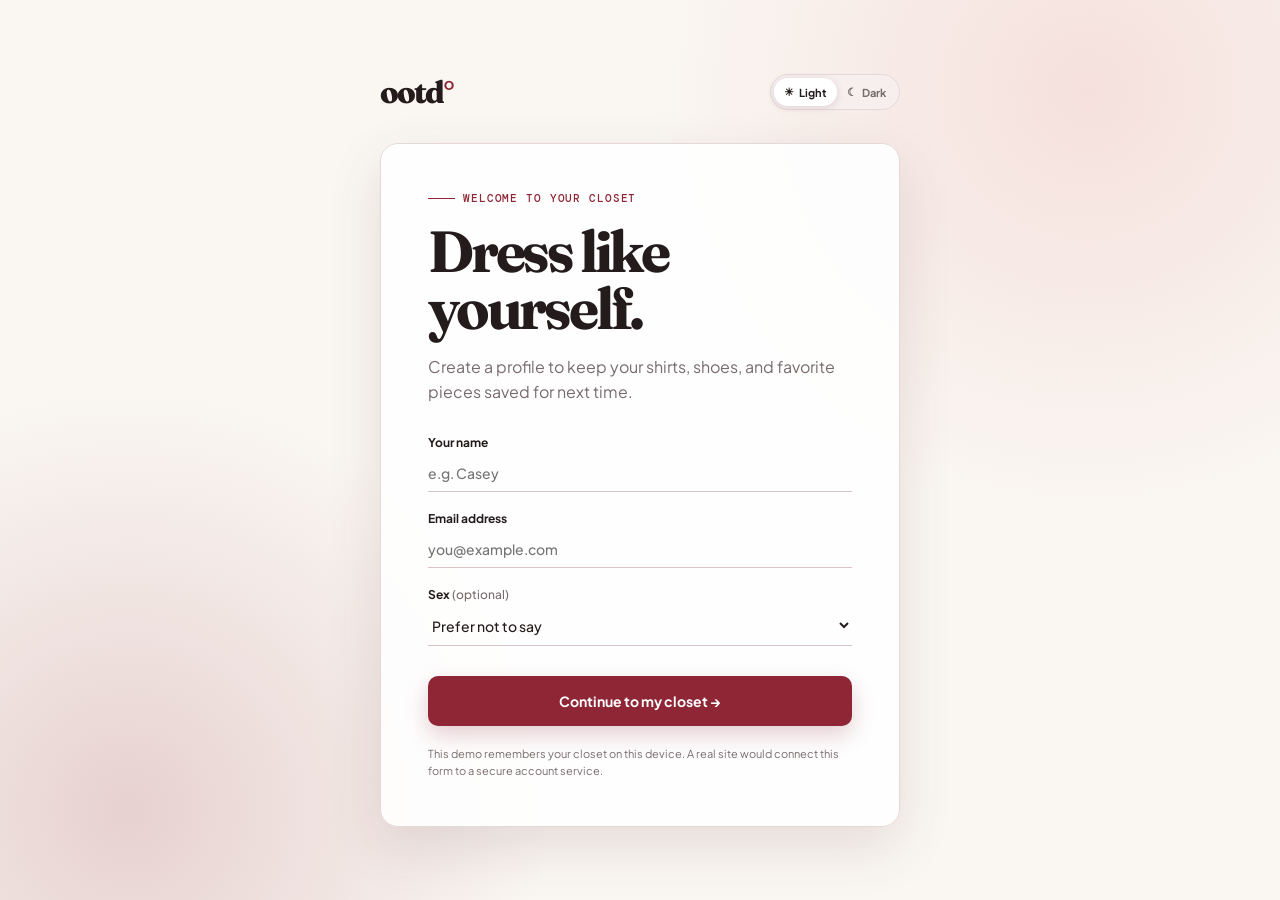
==== commit da2de311: "add new color" ====
--- a/index.html
+++ b/index.html
@@ -19,7 +19,7 @@
         <a class="active" href="#generator">Pick an outfit</a>
         <a href="#closet">My closet <span class="nav-count" id="closetCount">6</span></a>
       </nav>
-      <div class="account-menu"><span class="account-name" id="accountName">My closet</span><button class="profile-button" id="logoutButton" aria-label="Sign out" title="Sign out">ME</button></div>
+      <div class="account-menu"><span class="account-name" id="accountName">My closet</span><button class="theme-button" type="button" data-theme-toggle aria-label="Switch to dark mode" title="Switch to dark mode"><span aria-hidden="true">☾</span></button><button class="profile-button" id="logoutButton" aria-label="Sign out" title="Sign out">ME</button></div>
     </header>
 
     <main id="top">
@@ -88,6 +88,7 @@
       </section>
     </main>
     <footer><span>OOTD</span><p>Made for uncomplicated mornings.</p><span>© 2025</span></footer>
+    <script src="theme.js"></script>
     <script src="script.js"></script>
   </body>
 </html>
--- a/styles.css
+++ b/styles.css
@@ -1,14 +1,16 @@
 :root {
-  --ink:#17213a; --paper:#f4f7ff; --orange:#3157d5; --yellow:#ff8652;
-  --line:#dbe2f3; --muted:#68738c;
-  --surface:#ffffff; --surface-soft:#edf2ff; --primary-soft:#e5ebff; --accent-soft:#fff0e9;
+  --ink:#241b1c; --paper:#faf7f2; --orange:#8f2636; --yellow:#e9a6a6;
+  --line:#e5d9d8; --muted:#776b6d;
+  --surface:#ffffff; --surface-soft:#f7eeee; --primary-soft:#f4dfe1; --accent-soft:#fae9e8;
+  --card:rgba(255,255,255,.9); --field-line:#d7c5c5;
 }
+[data-theme="dark"]{--ink:#f8eded;--paper:#171112;--orange:#e58a96;--yellow:#f0b4ae;--line:#493336;--muted:#baa9ac;--surface:#241a1c;--surface-soft:#302225;--primary-soft:#4a292f;--accent-soft:#44262a;--card:rgba(36,26,28,.94);--field-line:#5b4145}
 * { box-sizing:border-box; }
 html { scroll-behavior:smooth; }
 body { margin:0; background:var(--paper); color:var(--ink); font-family:'Plus Jakarta Sans',sans-serif; }
 .ambient { position:fixed; border-radius:50%; filter:blur(70px); opacity:.2; pointer-events:none; z-index:-1; }
-.ambient-one { width:340px; height:340px; background:#9db4ff; top:-110px; right:-70px; }
-.ambient-two { width:300px; height:300px; background:#ffad89; bottom:10%; left:-150px; }
+.ambient-one { width:340px; height:340px; background:#e9a6a6; top:-110px; right:-70px; }
+.ambient-two { width:300px; height:300px; background:#8f2636; bottom:10%; left:-150px; }
 .site-header { height:78px; max-width:1240px; margin:auto; padding:0 28px; display:flex; align-items:center; justify-content:space-between; border-bottom:1px solid var(--line); }
 .brand { font:800 31px 'Fraunces',serif; letter-spacing:-2px; color:var(--ink); text-decoration:none; }
 .brand span { color:var(--orange); }
@@ -17,7 +19,8 @@
 nav a.active,nav a:hover { color:var(--ink); }
 .nav-count { display:inline-grid; place-items:center; width:20px; height:20px; margin-left:4px; border-radius:50%; background:var(--primary-soft); font-size:11px; color:var(--orange); }
 .account-name { font-size:12px; font-weight:600; color:var(--muted); }
-.profile-button { width:34px; height:34px; border:0; border-radius:50%; background:var(--ink); color:#fff; font:500 11px 'DM Mono'; cursor:pointer; }
+.profile-button { width:34px; height:34px; border:0; border-radius:50%; background:var(--ink); color:var(--paper); font:500 11px 'DM Mono'; cursor:pointer; }
+.theme-button{display:grid;place-items:center;width:34px;height:34px;padding:0;border:1px solid var(--line);border-radius:50%;background:var(--surface);color:var(--ink);font-size:16px;cursor:pointer;transition:transform .2s,background .2s}.theme-button:hover{transform:rotate(10deg);background:var(--primary-soft)}
 main { max-width:1100px; margin:auto; padding:0 28px 90px; }
 .hero { position:relative; max-width:680px; padding:100px 0 108px; }
 .eyebrow,.section-number { font:500 11px 'DM Mono'; letter-spacing:.08em; text-transform:uppercase; color:var(--orange); }
@@ -34,7 +37,7 @@
 .sun { position:absolute; left:20px; top:4px; width:42px; height:42px; border:2px solid var(--yellow); border-radius:50%; }
 .sun i { position:absolute; left:19px; top:-13px; width:2px; height:8px; background:var(--yellow); transform-origin:1px 34px; }
 .sun i:nth-child(2){transform:rotate(90deg)}.sun i:nth-child(3){transform:rotate(180deg)}.sun i:nth-child(4){transform:rotate(270deg)}
-.section-card { padding:48px; border:1px solid var(--line); border-radius:18px; background:rgba(255,255,255,.9); box-shadow:0 16px 40px rgba(49,87,213,.07); }
+.section-card { padding:48px; border:1px solid var(--line); border-radius:18px; background:var(--card); box-shadow:0 16px 40px rgba(74,28,35,.08); }
 .section-heading { display:flex; justify-content:space-between; gap:40px; align-items:flex-start; padding-bottom:27px; border-bottom:1px solid var(--line); }
 .section-heading h2,.result h2 { margin:8px 0 0; font:700 37px/1 'Fraunces'; letter-spacing:-.045em; }
 .section-heading p { max-width:255px; margin:0; font-size:14px; }
@@ -45,8 +48,8 @@
 .pill,.filter { padding:10px 15px; border:1px solid transparent; border-radius:50px; background:var(--surface-soft); color:#52617e; font:600 12px 'Plus Jakarta Sans'; cursor:pointer; }
 .pill.selected { background:var(--ink); color:#fff; }
 .form-grid,.small-fields { display:grid; grid-template-columns:1fr 1fr; gap:16px; }
-.select-field { margin:0; color:#66615a; }
-.select-field select,.add-item-form input,.add-item-form select,.login-form input,.login-form select { display:block; width:100%; margin-top:3px; padding:11px 0 9px; border:0; border-bottom:1px solid #c7d1e8; border-radius:0; outline-color:var(--orange); background:transparent; color:var(--ink); font:500 14px 'Plus Jakarta Sans'; }
+.select-field { margin:0; color:var(--muted); }
+.select-field select,.add-item-form input,.add-item-form select,.login-form input,.login-form select { display:block; width:100%; margin-top:3px; padding:11px 0 9px; border:0; border-bottom:1px solid var(--field-line); border-radius:0; outline-color:var(--orange); background:transparent; color:var(--ink); font:500 14px 'Plus Jakarta Sans'; }
 .toggle-row { display:flex; justify-content:space-between; align-items:center; margin-top:29px; padding-top:21px; border-top:1px solid var(--line); }
 .toggle-row strong,.toggle-row small { display:block; }.toggle-row strong { font-size:13px; }.toggle-row small { margin-top:3px; color:var(--muted); font-size:12px; }
 .switch input { display:none; }.switch span { display:block; width:43px; height:24px; padding:3px; border-radius:20px; background:#d9d5cc; cursor:pointer; }.switch span:before { content:''; display:block; width:18px; height:18px; border-radius:50%; background:#fff; transition:.2s; }.switch input:checked+span { background:var(--orange); }.switch input:checked+span:before { transform:translateX(19px); }
@@ -61,7 +64,7 @@
 .closet { margin-top:80px; }.closet-layout { display:grid; grid-template-columns:275px 1fr; gap:55px; padding-top:34px; }.add-item-form{padding:23px;background:var(--surface-soft)}.add-item-form h3,.closet-toolbar h3{margin:0 0 23px;font:700 19px 'Fraunces'}.add-item-form label{margin-bottom:19px;color:#64708b;font-size:11px}.add-button{width:100%;margin-top:5px;padding:12px;border:0;border-radius:8px;background:var(--ink);color:#fff;font:700 12px 'Plus Jakarta Sans';cursor:pointer}.closet-toolbar{display:flex;justify-content:space-between;align-items:center;margin-bottom:17px}.closet-toolbar h3{margin:0}.filter{padding:6px 9px;font-size:11px}.filter.active{background:var(--primary-soft);color:var(--orange)}.items-grid{display:grid;grid-template-columns:repeat(2,1fr);gap:10px}.closet-item{position:relative;min-height:118px;padding:15px;border:1px solid var(--line);background:#fff}.item-swatch{width:25px;height:25px;margin-bottom:12px;border:1px solid rgba(0,0,0,.09);border-radius:50%}.item-type{color:var(--orange);font:500 10px 'DM Mono';letter-spacing:.04em;text-transform:uppercase}.item-name{margin-top:3px;font-size:13px;font-weight:700}.item-details{margin-top:2px;color:var(--muted);font-size:11px}.remove{position:absolute;top:8px;right:8px;border:0;background:transparent;color:#a7afc0;font-size:18px;cursor:pointer}
 .color-hint{display:block;margin-top:5px;color:#938d83;font-size:9px;font-weight:500;line-height:1.25}.garment{position:relative;width:42px;height:32px;margin:0 0 8px;background:var(--garment-color)}.garment-top{width:32px;height:30px;margin-left:5px;border-radius:3px 3px 6px 6px}.garment-top:before,.garment-top:after{content:'';position:absolute;top:2px;width:15px;height:16px;background:var(--garment-color)}.garment-top:before{left:-10px;clip-path:polygon(100% 0,100% 100%,0 75%,15% 10%)}.garment-top:after{right:-10px;clip-path:polygon(0 0,0 100%,100% 75%,85% 10%)}.garment-top i{position:absolute;z-index:2;top:0;left:10px;width:12px;height:6px;border:2px solid #fff;border-top:0;border-radius:0 0 8px 8px}.garment-bottom{width:32px;height:34px;margin-left:5px;clip-path:polygon(0 0,100% 0,86% 100%,54% 100%,50% 28%,45% 100%,13% 100%)}.garment-shoes{width:42px;height:15px;margin-top:15px;border-radius:12px 4px 5px 5px}.garment-accessory{width:25px;height:25px;margin-left:8px;border:5px solid var(--garment-color);border-radius:50%;background:transparent}.garment-layer{width:32px;height:32px;margin-left:5px;border-radius:5px;background:var(--garment-color);box-shadow:-6px 2px 0 color-mix(in srgb,var(--garment-color) 80%,#fff)}
 footer{display:flex;justify-content:space-between;padding:27px max(28px,calc((100vw - 1100px)/2));border-top:1px solid var(--line);color:var(--muted);font-size:12px}footer span:first-child{color:var(--ink);font:700 18px 'Fraunces'}footer p{margin:0;font-size:12px}
-.login-page{min-height:100vh;display:grid;place-items:center;padding:32px;background:radial-gradient(circle at 85% 10%,#dce5ff 0,transparent 32%),radial-gradient(circle at 10% 90%,#ffe1d5 0,transparent 30%),var(--paper)}.login-wrap{width:min(100%,520px);padding:0}.login-brand{display:block;margin-bottom:32px}.login-card{padding:47px;border:1px solid var(--line);border-radius:18px;background:rgba(255,255,255,.92);box-shadow:0 20px 55px rgba(49,87,213,.1)}.login-card h1{font-size:58px;margin-bottom:18px}.login-form{margin-top:30px}.login-form label{display:block;margin-top:19px;font-size:12px;font-weight:700}.login-form .generate-button{margin-top:30px}.login-note{margin:19px 0 0;font-size:11px}
+.login-page{min-height:100vh;display:grid;place-items:center;padding:32px;background:radial-gradient(circle at 85% 10%,rgba(233,166,166,.28) 0,transparent 32%),radial-gradient(circle at 10% 90%,rgba(143,38,54,.18) 0,transparent 30%),var(--paper)}.login-wrap{width:min(100%,520px);padding:0}.login-topbar{display:flex;align-items:center;justify-content:space-between;margin-bottom:32px}.login-brand{display:block;margin:0}.theme-choice{display:flex;padding:3px;border:1px solid var(--line);border-radius:999px;background:var(--surface-soft)}.theme-choice button{display:flex;align-items:center;gap:5px;padding:7px 10px;border:0;border-radius:999px;background:transparent;color:var(--muted);font:700 11px 'Plus Jakarta Sans';cursor:pointer}.theme-choice button.active{background:var(--surface);color:var(--ink);box-shadow:0 2px 8px rgba(74,28,35,.12)}.login-card{padding:47px;border:1px solid var(--line);border-radius:18px;background:var(--card);box-shadow:0 20px 55px rgba(74,28,35,.12)}.login-card h1{font-size:58px;margin-bottom:18px}.login-form{margin-top:30px}.login-form label{display:block;margin-top:19px;font-size:12px;font-weight:700}.login-form .generate-button{margin-top:30px}.login-note{margin:19px 0 0;font-size:11px}
 .optional{color:var(--muted);font-weight:500}
 @media(max-width:760px){.site-header{padding:0 20px}nav{gap:14px}nav a:first-child,.account-name{display:none}main{padding:0 20px 55px}.hero{padding:70px 0}.hero-doodle{display:none}.section-card,.result{padding:28px 22px}.section-heading,.closet-toolbar{display:block}.section-heading p{margin-top:16px}.closet-layout{grid-template-columns:1fr;gap:26px}.outfit-display{grid-template-columns:1fr 1fr}.model-card{grid-column:span 2}.closet-toolbar h3{margin-bottom:12px}.items-grid{grid-template-columns:1fr 1fr}footer{padding:22px 20px}.form-grid{gap:10px}.login-page{padding:20px}.login-card{padding:30px 24px}.login-card h1{font-size:48px}}
 .dress-form{position:relative;width:112px;height:187px;margin-top:17px}.mannequin-finial{position:absolute;z-index:3;top:0;left:51px;width:10px;height:15px;border-radius:50% 50% 35% 35%;background:#594236}.mannequin-finial:before{content:'';position:absolute;top:-4px;left:3px;width:4px;height:7px;border-radius:50%;background:#866957}.mannequin-neck{position:absolute;z-index:2;top:13px;left:45px;width:21px;height:21px;border-radius:45% 45% 25% 25%;background:#eee7dc;border:1px solid #d8ccbd}.mannequin-torso{position:absolute;z-index:2;top:27px;left:24px;width:64px;height:94px;overflow:hidden;border:1px solid #d8ccbd;border-radius:42% 42% 16% 16%/16% 16% 9% 9%;background:#eee7dc}.mannequin-top{height:52%;background:var(--top-color)}.mannequin-bottom{height:48%;background:var(--bottom-color);border-top:2px solid rgba(255,255,255,.45)}.mannequin-pole{position:absolute;z-index:1;top:116px;left:54px;width:5px;height:47px;border-radius:4px;background:#493a32}.mannequin-base{position:absolute;bottom:9px;left:22px;width:70px;height:11px;border-radius:50% 50% 5px 5px;background:#493a32;box-shadow:0 3px 0 #2f2520}
@@ -73,3 +76,32 @@
 .piece-icon{display:grid;place-items:center;width:43px;height:43px;border:1px solid rgba(255,134,82,.2);border-radius:12px;background:var(--accent-soft);font-size:22px;box-shadow:inset 0 1px rgba(255,255,255,.8),0 3px 6px rgba(255,134,82,.08)}.closet{position:relative;perspective:1100px}.closet:before{content:'';position:absolute;inset:16px -11px -14px 11px;z-index:-1;border:1px solid #cdd8f3;border-radius:18px;background:#dfe7fa;transform:rotateX(2deg) rotateY(-1deg);box-shadow:0 23px 36px rgba(49,87,213,.1)}.add-item-form{border:1px solid #d4def4;border-radius:12px;box-shadow:7px 9px 0 #dce5f8}.closet-items{padding:12px;border-radius:12px;background:linear-gradient(135deg,#f4f7ff,#e8eefc);border:1px solid #d7e0f3;box-shadow:inset 0 1px rgba(255,255,255,.8),0 14px 24px rgba(49,87,213,.07)}.closet-item{overflow:hidden;border-color:#d9e1f1;border-radius:10px;box-shadow:0 7px 0 #d9e2f5,0 12px 17px rgba(49,87,213,.08);transform:translateZ(0);transition:transform .2s ease,box-shadow .2s ease}.closet-item:before{content:'';position:absolute;inset:0;background:linear-gradient(125deg,rgba(255,255,255,.72),transparent 38%);pointer-events:none}.closet-item:hover{z-index:2;transform:translateY(-5px) rotateX(3deg) rotateY(-2deg);box-shadow:0 10px 0 #d9e2f5,0 20px 24px rgba(49,87,213,.14)}.garment{filter:drop-shadow(2px 4px 2px rgba(23,33,58,.16));transform:translateY(-1px)}.garment-top{box-shadow:inset 5px 0 rgba(255,255,255,.13),inset -4px -3px rgba(0,0,0,.08)}.garment-bottom{box-shadow:inset 4px 0 rgba(255,255,255,.12)}.garment-shoes{box-shadow:inset 4px 0 rgba(255,255,255,.17),0 2px 0 rgba(0,0,0,.1)}
 
 button:focus-visible,a:focus-visible,select:focus-visible,input:focus-visible{outline:3px solid rgba(255,134,82,.45);outline-offset:3px}.pill.selected{box-shadow:0 5px 14px rgba(23,33,58,.18)}
+
+/* Option A color system and dark-mode surfaces */
+.generate-button{box-shadow:0 9px 22px rgba(143,38,54,.22)}
+.result{background:linear-gradient(135deg,#8f2636,#b84959);box-shadow:0 18px 40px rgba(143,38,54,.2)}
+.result-intro p{color:#f7dfe2}
+.closet:before{border-color:#dfcdcb;background:#eadcda;box-shadow:0 23px 36px rgba(74,28,35,.11)}
+.add-item-form{border-color:#e2d1d0;box-shadow:7px 9px 0 #eadcda}
+.closet-items{background:linear-gradient(135deg,#faf5f4,#f0e4e3);border-color:#e4d3d2;box-shadow:inset 0 1px rgba(255,255,255,.8),0 14px 24px rgba(74,28,35,.08)}
+.closet-item{border-color:#e5d8d7;background:var(--surface);box-shadow:0 7px 0 #e8dcdb,0 12px 17px rgba(74,28,35,.09)}
+.closet-item:hover{box-shadow:0 10px 0 #e8dcdb,0 20px 24px rgba(74,28,35,.15)}
+.piece-icon{border-color:rgba(143,38,54,.18);box-shadow:inset 0 1px rgba(255,255,255,.8),0 3px 6px rgba(143,38,54,.08)}
+button:focus-visible,a:focus-visible,select:focus-visible,input:focus-visible{outline-color:rgba(229,138,150,.58)}
+
+[data-theme="dark"] .section-card,[data-theme="dark"] .login-card{box-shadow:0 18px 44px rgba(0,0,0,.26)}
+[data-theme="dark"] .pill,[data-theme="dark"] .filter{color:#ccb9bc}
+[data-theme="dark"] .pill.selected{background:var(--orange);color:#241b1c}
+[data-theme="dark"] .switch span{background:#5a4448}
+[data-theme="dark"] .generate-button{background:#b83d50;color:#fff}
+[data-theme="dark"] .add-button{background:var(--orange);color:#241b1c}
+[data-theme="dark"] .closet:before{border-color:#493336;background:#221719;box-shadow:0 23px 36px rgba(0,0,0,.3)}
+[data-theme="dark"] .add-item-form{border-color:#493336;box-shadow:7px 9px 0 #1c1315}
+[data-theme="dark"] .closet-items{background:linear-gradient(135deg,#302225,#24191b);border-color:#493336;box-shadow:inset 0 1px rgba(255,255,255,.04),0 14px 24px rgba(0,0,0,.25)}
+[data-theme="dark"] .closet-item{border-color:#493336;box-shadow:0 7px 0 #1b1214,0 12px 17px rgba(0,0,0,.25)}
+[data-theme="dark"] .closet-item:before{background:linear-gradient(125deg,rgba(255,255,255,.05),transparent 38%)}
+[data-theme="dark"] .closet-item:hover{box-shadow:0 10px 0 #1b1214,0 20px 24px rgba(0,0,0,.35)}
+[data-theme="dark"] .model-card,[data-theme="dark"] .outfit-piece{border-color:rgba(255,255,255,.12);background:#f8e9e7;color:#241b1c}
+[data-theme="dark"] .photo-mannequin,[data-theme="dark"] .photo-mannequin i{background:#f8e9e7}
+[data-theme="dark"] .theme-choice button.active{box-shadow:0 2px 8px rgba(0,0,0,.3)}
+[data-theme="dark"] select option{background:#241a1c;color:#f8eded}
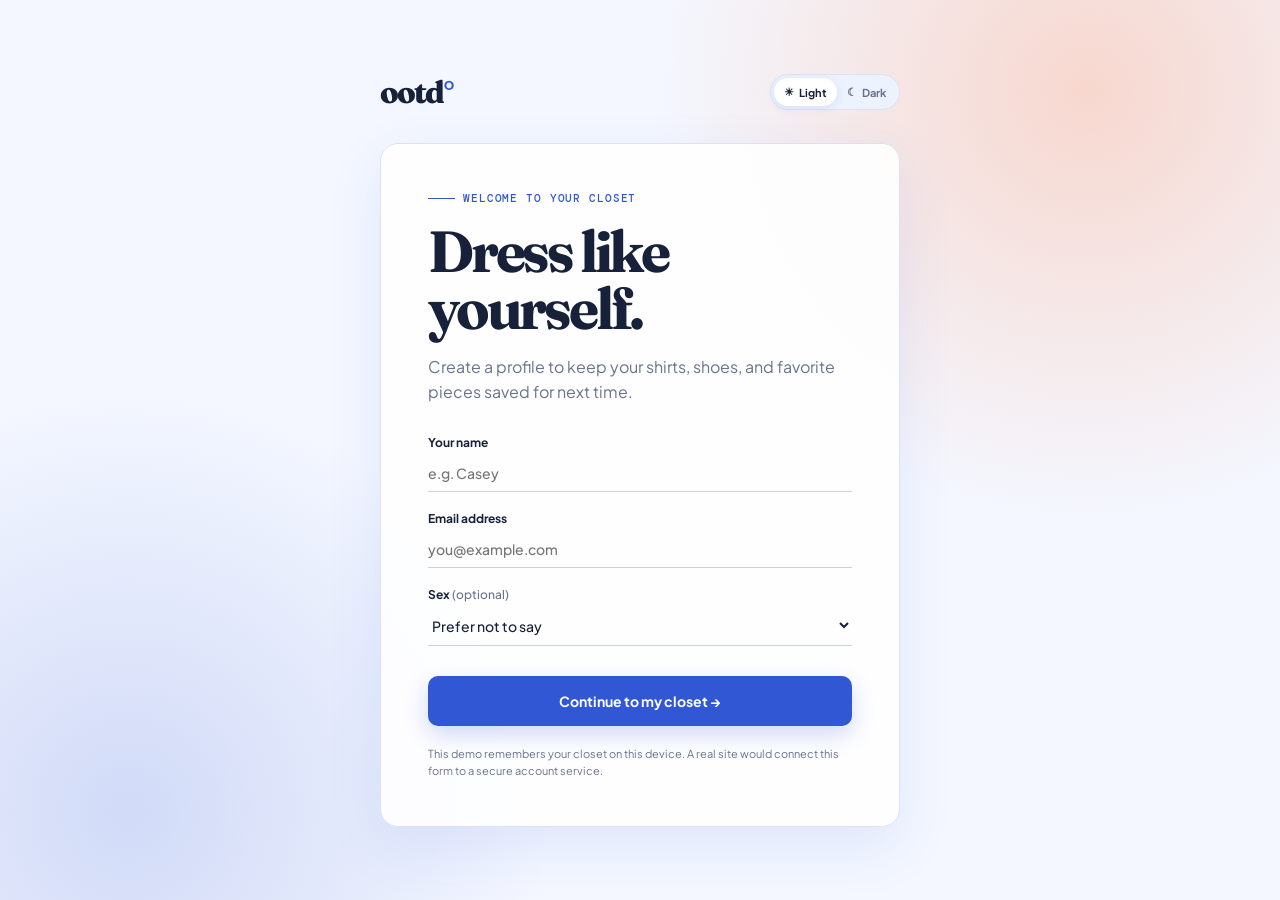
==== commit 773a3ec0: "Added button to jump to closet and create out fit" ====
--- a/index.html
+++ b/index.html
@@ -19,7 +19,7 @@
         <a class="active" href="#generator">Pick an outfit</a>
         <a href="#closet">My closet <span class="nav-count" id="closetCount">6</span></a>
       </nav>
-      <div class="account-menu"><span class="account-name" id="accountName">My closet</span><button class="theme-button" type="button" data-theme-toggle aria-label="Switch to dark mode" title="Switch to dark mode"><span aria-hidden="true">☾</span></button><button class="profile-button" id="logoutButton" aria-label="Sign out" title="Sign out">ME</button></div>
+      <div class="account-menu"><a class="header-cta" href="#generator">Create outfit</a><span class="account-name" id="accountName">My closet</span><button class="theme-button" type="button" data-theme-toggle aria-label="Switch to dark mode" title="Switch to dark mode"><span aria-hidden="true">☾</span></button><button class="profile-button" id="logoutButton" aria-label="Sign out" title="Sign out">ME</button></div>
     </header>
 
     <main id="top">
--- a/styles.css
+++ b/styles.css
@@ -1,16 +1,16 @@
 :root {
-  --ink:#241b1c; --paper:#faf7f2; --orange:#8f2636; --yellow:#e9a6a6;
-  --line:#e5d9d8; --muted:#776b6d;
-  --surface:#ffffff; --surface-soft:#f7eeee; --primary-soft:#f4dfe1; --accent-soft:#fae9e8;
-  --card:rgba(255,255,255,.9); --field-line:#d7c5c5;
+  --ink:#17213a; --paper:#f4f7ff; --orange:#3157d5; --yellow:#ff8652;
+  --line:#dbe2f3; --muted:#68738c;
+  --surface:#ffffff; --surface-soft:#edf2ff; --primary-soft:#e5ebff; --accent-soft:#fff0e9;
+  --card:rgba(255,255,255,.9); --field-line:#c7d1e8;
 }
 [data-theme="dark"]{--ink:#f8eded;--paper:#171112;--orange:#e58a96;--yellow:#f0b4ae;--line:#493336;--muted:#baa9ac;--surface:#241a1c;--surface-soft:#302225;--primary-soft:#4a292f;--accent-soft:#44262a;--card:rgba(36,26,28,.94);--field-line:#5b4145}
 * { box-sizing:border-box; }
 html { scroll-behavior:smooth; }
 body { margin:0; background:var(--paper); color:var(--ink); font-family:'Plus Jakarta Sans',sans-serif; }
 .ambient { position:fixed; border-radius:50%; filter:blur(70px); opacity:.2; pointer-events:none; z-index:-1; }
-.ambient-one { width:340px; height:340px; background:#e9a6a6; top:-110px; right:-70px; }
-.ambient-two { width:300px; height:300px; background:#8f2636; bottom:10%; left:-150px; }
+.ambient-one { width:340px; height:340px; background:var(--yellow); top:-110px; right:-70px; }
+.ambient-two { width:300px; height:300px; background:var(--orange); bottom:10%; left:-150px; }
 .site-header { height:78px; max-width:1240px; margin:auto; padding:0 28px; display:flex; align-items:center; justify-content:space-between; border-bottom:1px solid var(--line); }
 .brand { font:800 31px 'Fraunces',serif; letter-spacing:-2px; color:var(--ink); text-decoration:none; }
 .brand span { color:var(--orange); }
@@ -21,6 +21,7 @@
 .account-name { font-size:12px; font-weight:600; color:var(--muted); }
 .profile-button { width:34px; height:34px; border:0; border-radius:50%; background:var(--ink); color:var(--paper); font:500 11px 'DM Mono'; cursor:pointer; }
 .theme-button{display:grid;place-items:center;width:34px;height:34px;padding:0;border:1px solid var(--line);border-radius:50%;background:var(--surface);color:var(--ink);font-size:16px;cursor:pointer;transition:transform .2s,background .2s}.theme-button:hover{transform:rotate(10deg);background:var(--primary-soft)}
+.header-cta{padding:9px 14px;border-radius:8px;background:var(--orange);color:#fff;font-size:12px;font-weight:700;text-decoration:none;box-shadow:0 5px 14px color-mix(in srgb,var(--orange) 24%,transparent);transition:transform .2s,filter .2s}.header-cta:hover{filter:brightness(.96);transform:translateY(-1px)}
 main { max-width:1100px; margin:auto; padding:0 28px 90px; }
 .hero { position:relative; max-width:680px; padding:100px 0 108px; }
 .eyebrow,.section-number { font:500 11px 'DM Mono'; letter-spacing:.08em; text-transform:uppercase; color:var(--orange); }
@@ -37,7 +38,7 @@
 .sun { position:absolute; left:20px; top:4px; width:42px; height:42px; border:2px solid var(--yellow); border-radius:50%; }
 .sun i { position:absolute; left:19px; top:-13px; width:2px; height:8px; background:var(--yellow); transform-origin:1px 34px; }
 .sun i:nth-child(2){transform:rotate(90deg)}.sun i:nth-child(3){transform:rotate(180deg)}.sun i:nth-child(4){transform:rotate(270deg)}
-.section-card { padding:48px; border:1px solid var(--line); border-radius:18px; background:var(--card); box-shadow:0 16px 40px rgba(74,28,35,.08); }
+.section-card { padding:48px; border:1px solid var(--line); border-radius:18px; background:var(--card); box-shadow:0 16px 40px rgba(49,87,213,.07); }
 .section-heading { display:flex; justify-content:space-between; gap:40px; align-items:flex-start; padding-bottom:27px; border-bottom:1px solid var(--line); }
 .section-heading h2,.result h2 { margin:8px 0 0; font:700 37px/1 'Fraunces'; letter-spacing:-.045em; }
 .section-heading p { max-width:255px; margin:0; font-size:14px; }
@@ -64,9 +65,9 @@
 .closet { margin-top:80px; }.closet-layout { display:grid; grid-template-columns:275px 1fr; gap:55px; padding-top:34px; }.add-item-form{padding:23px;background:var(--surface-soft)}.add-item-form h3,.closet-toolbar h3{margin:0 0 23px;font:700 19px 'Fraunces'}.add-item-form label{margin-bottom:19px;color:#64708b;font-size:11px}.add-button{width:100%;margin-top:5px;padding:12px;border:0;border-radius:8px;background:var(--ink);color:#fff;font:700 12px 'Plus Jakarta Sans';cursor:pointer}.closet-toolbar{display:flex;justify-content:space-between;align-items:center;margin-bottom:17px}.closet-toolbar h3{margin:0}.filter{padding:6px 9px;font-size:11px}.filter.active{background:var(--primary-soft);color:var(--orange)}.items-grid{display:grid;grid-template-columns:repeat(2,1fr);gap:10px}.closet-item{position:relative;min-height:118px;padding:15px;border:1px solid var(--line);background:#fff}.item-swatch{width:25px;height:25px;margin-bottom:12px;border:1px solid rgba(0,0,0,.09);border-radius:50%}.item-type{color:var(--orange);font:500 10px 'DM Mono';letter-spacing:.04em;text-transform:uppercase}.item-name{margin-top:3px;font-size:13px;font-weight:700}.item-details{margin-top:2px;color:var(--muted);font-size:11px}.remove{position:absolute;top:8px;right:8px;border:0;background:transparent;color:#a7afc0;font-size:18px;cursor:pointer}
 .color-hint{display:block;margin-top:5px;color:#938d83;font-size:9px;font-weight:500;line-height:1.25}.garment{position:relative;width:42px;height:32px;margin:0 0 8px;background:var(--garment-color)}.garment-top{width:32px;height:30px;margin-left:5px;border-radius:3px 3px 6px 6px}.garment-top:before,.garment-top:after{content:'';position:absolute;top:2px;width:15px;height:16px;background:var(--garment-color)}.garment-top:before{left:-10px;clip-path:polygon(100% 0,100% 100%,0 75%,15% 10%)}.garment-top:after{right:-10px;clip-path:polygon(0 0,0 100%,100% 75%,85% 10%)}.garment-top i{position:absolute;z-index:2;top:0;left:10px;width:12px;height:6px;border:2px solid #fff;border-top:0;border-radius:0 0 8px 8px}.garment-bottom{width:32px;height:34px;margin-left:5px;clip-path:polygon(0 0,100% 0,86% 100%,54% 100%,50% 28%,45% 100%,13% 100%)}.garment-shoes{width:42px;height:15px;margin-top:15px;border-radius:12px 4px 5px 5px}.garment-accessory{width:25px;height:25px;margin-left:8px;border:5px solid var(--garment-color);border-radius:50%;background:transparent}.garment-layer{width:32px;height:32px;margin-left:5px;border-radius:5px;background:var(--garment-color);box-shadow:-6px 2px 0 color-mix(in srgb,var(--garment-color) 80%,#fff)}
 footer{display:flex;justify-content:space-between;padding:27px max(28px,calc((100vw - 1100px)/2));border-top:1px solid var(--line);color:var(--muted);font-size:12px}footer span:first-child{color:var(--ink);font:700 18px 'Fraunces'}footer p{margin:0;font-size:12px}
-.login-page{min-height:100vh;display:grid;place-items:center;padding:32px;background:radial-gradient(circle at 85% 10%,rgba(233,166,166,.28) 0,transparent 32%),radial-gradient(circle at 10% 90%,rgba(143,38,54,.18) 0,transparent 30%),var(--paper)}.login-wrap{width:min(100%,520px);padding:0}.login-topbar{display:flex;align-items:center;justify-content:space-between;margin-bottom:32px}.login-brand{display:block;margin:0}.theme-choice{display:flex;padding:3px;border:1px solid var(--line);border-radius:999px;background:var(--surface-soft)}.theme-choice button{display:flex;align-items:center;gap:5px;padding:7px 10px;border:0;border-radius:999px;background:transparent;color:var(--muted);font:700 11px 'Plus Jakarta Sans';cursor:pointer}.theme-choice button.active{background:var(--surface);color:var(--ink);box-shadow:0 2px 8px rgba(74,28,35,.12)}.login-card{padding:47px;border:1px solid var(--line);border-radius:18px;background:var(--card);box-shadow:0 20px 55px rgba(74,28,35,.12)}.login-card h1{font-size:58px;margin-bottom:18px}.login-form{margin-top:30px}.login-form label{display:block;margin-top:19px;font-size:12px;font-weight:700}.login-form .generate-button{margin-top:30px}.login-note{margin:19px 0 0;font-size:11px}
+.login-page{min-height:100vh;display:grid;place-items:center;padding:32px;background:radial-gradient(circle at 85% 10%,color-mix(in srgb,var(--yellow) 28%,transparent) 0,transparent 32%),radial-gradient(circle at 10% 90%,color-mix(in srgb,var(--orange) 18%,transparent) 0,transparent 30%),var(--paper)}.login-wrap{width:min(100%,520px);padding:0}.login-topbar{display:flex;align-items:center;justify-content:space-between;margin-bottom:32px}.login-brand{display:block;margin:0}.theme-choice{display:flex;padding:3px;border:1px solid var(--line);border-radius:999px;background:var(--surface-soft)}.theme-choice button{display:flex;align-items:center;gap:5px;padding:7px 10px;border:0;border-radius:999px;background:transparent;color:var(--muted);font:700 11px 'Plus Jakarta Sans';cursor:pointer}.theme-choice button.active{background:var(--surface);color:var(--ink);box-shadow:0 2px 8px rgba(49,87,213,.12)}.login-card{padding:47px;border:1px solid var(--line);border-radius:18px;background:var(--card);box-shadow:0 20px 55px rgba(49,87,213,.1)}.login-card h1{font-size:58px;margin-bottom:18px}.login-form{margin-top:30px}.login-form label{display:block;margin-top:19px;font-size:12px;font-weight:700}.login-form .generate-button{margin-top:30px}.login-note{margin:19px 0 0;font-size:11px}
 .optional{color:var(--muted);font-weight:500}
-@media(max-width:760px){.site-header{padding:0 20px}nav{gap:14px}nav a:first-child,.account-name{display:none}main{padding:0 20px 55px}.hero{padding:70px 0}.hero-doodle{display:none}.section-card,.result{padding:28px 22px}.section-heading,.closet-toolbar{display:block}.section-heading p{margin-top:16px}.closet-layout{grid-template-columns:1fr;gap:26px}.outfit-display{grid-template-columns:1fr 1fr}.model-card{grid-column:span 2}.closet-toolbar h3{margin-bottom:12px}.items-grid{grid-template-columns:1fr 1fr}footer{padding:22px 20px}.form-grid{gap:10px}.login-page{padding:20px}.login-card{padding:30px 24px}.login-card h1{font-size:48px}}
+@media(max-width:760px){.site-header{padding:0 20px}nav{display:none}.account-menu{gap:10px}.account-name{display:none}.header-cta{padding:8px 10px}main{padding:0 20px 55px}.hero{padding:70px 0}.hero-doodle{display:none}.section-card,.result{padding:28px 22px}.section-heading,.closet-toolbar{display:block}.section-heading p{margin-top:16px}.closet-layout{grid-template-columns:1fr;gap:26px}.outfit-display{grid-template-columns:1fr 1fr}.model-card{grid-column:span 2}.closet-toolbar h3{margin-bottom:12px}.items-grid{grid-template-columns:1fr 1fr}footer{padding:22px 20px}.form-grid{gap:10px}.login-page{padding:20px}.login-card{padding:30px 24px}.login-card h1{font-size:48px}}
 .dress-form{position:relative;width:112px;height:187px;margin-top:17px}.mannequin-finial{position:absolute;z-index:3;top:0;left:51px;width:10px;height:15px;border-radius:50% 50% 35% 35%;background:#594236}.mannequin-finial:before{content:'';position:absolute;top:-4px;left:3px;width:4px;height:7px;border-radius:50%;background:#866957}.mannequin-neck{position:absolute;z-index:2;top:13px;left:45px;width:21px;height:21px;border-radius:45% 45% 25% 25%;background:#eee7dc;border:1px solid #d8ccbd}.mannequin-torso{position:absolute;z-index:2;top:27px;left:24px;width:64px;height:94px;overflow:hidden;border:1px solid #d8ccbd;border-radius:42% 42% 16% 16%/16% 16% 9% 9%;background:#eee7dc}.mannequin-top{height:52%;background:var(--top-color)}.mannequin-bottom{height:48%;background:var(--bottom-color);border-top:2px solid rgba(255,255,255,.45)}.mannequin-pole{position:absolute;z-index:1;top:116px;left:54px;width:5px;height:47px;border-radius:4px;background:#493a32}.mannequin-base{position:absolute;bottom:9px;left:22px;width:70px;height:11px;border-radius:50% 50% 5px 5px;background:#493a32;box-shadow:0 3px 0 #2f2520}
 .photo-mannequin{position:absolute;inset:24px 8px 23px;overflow:hidden;display:flex;justify-content:center;background:#f9f8f6}.photo-mannequin img{width:100%;height:100%;object-fit:contain;object-position:center top;filter:contrast(.96) brightness(1.04)}.photo-mannequin i{position:absolute;top:0;left:0;width:37%;height:5%;background:#f9f8f6}
 .fake-person{position:relative;width:108px;height:188px;margin-top:21px}.fake-head{position:absolute;z-index:3;top:0;left:38px;width:32px;height:37px;border:1px solid #d9d4ca;border-radius:48% 48% 44% 44%;background:#f0eee9}.fake-head:after{content:'';position:absolute;top:15px;left:9px;width:13px;height:4px;border-bottom:1px solid #c5bfb4;border-radius:50%}.fake-neck{position:absolute;top:31px;left:48px;width:13px;height:18px;background:#f0eee9}.fake-top{position:absolute;top:43px;left:23px;width:63px;height:61px;background:var(--top-color);clip-path:polygon(25% 0,75% 0,100% 20%,86% 100%,14% 100%,0 20%)}.fake-top i,.fake-top b{position:absolute;top:11px;width:15px;height:53px;background:#f0eee9;border:1px solid #d9d4ca;border-radius:9px}.fake-top i{left:-8px;transform:rotate(8deg)}.fake-top b{right:-8px;transform:rotate(-8deg)}.fake-bottom{position:absolute;top:101px;left:31px;width:48px;height:61px;background:var(--bottom-color);clip-path:polygon(0 0,100% 0,88% 100%,56% 100%,50% 29%,44% 100%,12% 100%)}.fake-shoes{position:absolute;top:160px;left:28px;width:55px;height:18px}.fake-shoes i,.fake-shoes b{position:absolute;bottom:0;width:27px;height:10px;border:1px solid rgba(0,0,0,.12);border-radius:8px 8px 4px 4px;background:var(--shoe-color)}.fake-shoes i{left:0}.fake-shoes b{right:0}
@@ -74,26 +75,32 @@
 .fake-dress{border-radius:7px 7px 2px 2px;clip-path:polygon(27% 0,42% 0,50% 7%,58% 0,73% 0,88% 22%,72% 40%,100% 100%,0 100%,28% 40%,12% 22%)}.fake-dress:before{content:'';position:absolute;top:35%;left:13%;width:74%;height:3px;background:rgba(255,255,255,.6);box-shadow:0 2px rgba(0,0,0,.08)}.fake-dress:after{content:'';position:absolute;top:6px;left:24px;width:14px;height:7px;border:2px solid rgba(255,255,255,.72);border-top:0;border-radius:0 0 8px 8px}.garment-dress{width:34px;height:39px;margin-left:4px;border-radius:6px 6px 2px 2px;clip-path:polygon(25% 0,42% 0,50% 9%,58% 0,75% 0,88% 25%,100% 100%,0 100%,12% 25%);box-shadow:inset 5px 0 rgba(255,255,255,.14),inset -4px -3px rgba(0,0,0,.1)}.garment-dress:before{content:'';position:absolute;top:13px;left:6px;width:22px;height:2px;background:rgba(255,255,255,.6)}.garment-dress:after{content:'';position:absolute;top:3px;left:11px;width:10px;height:5px;border:1px solid rgba(255,255,255,.75);border-top:0;border-radius:0 0 7px 7px}.mannequin-dress{position:absolute;inset:0;background:var(--dress-color);clip-path:polygon(26% 0,43% 0,50% 7%,57% 0,74% 0,88% 20%,72% 41%,100% 100%,0 100%,28% 41%,12% 20%);box-shadow:inset 6px 0 rgba(255,255,255,.14),inset -4px -3px rgba(0,0,0,.08)}.mannequin-dress:before{content:'';position:absolute;top:38%;left:12%;width:76%;height:3px;background:rgba(255,255,255,.65);box-shadow:0 2px rgba(0,0,0,.08)}.mannequin-dress:after{content:'';position:absolute;top:4px;left:24px;width:14px;height:7px;border:2px solid rgba(255,255,255,.75);border-top:0;border-radius:0 0 8px 8px}
 .dress-form.dress-look .mannequin-torso{top:27px;left:12px;width:88px;height:123px;border:0;border-radius:0;background:transparent;overflow:visible}.dress-form.dress-look .mannequin-pole{top:146px}.dress-form.dress-look .mannequin-dress{filter:drop-shadow(2px 4px 2px rgba(61,42,20,.16))}
 .piece-icon{display:grid;place-items:center;width:43px;height:43px;border:1px solid rgba(255,134,82,.2);border-radius:12px;background:var(--accent-soft);font-size:22px;box-shadow:inset 0 1px rgba(255,255,255,.8),0 3px 6px rgba(255,134,82,.08)}.closet{position:relative;perspective:1100px}.closet:before{content:'';position:absolute;inset:16px -11px -14px 11px;z-index:-1;border:1px solid #cdd8f3;border-radius:18px;background:#dfe7fa;transform:rotateX(2deg) rotateY(-1deg);box-shadow:0 23px 36px rgba(49,87,213,.1)}.add-item-form{border:1px solid #d4def4;border-radius:12px;box-shadow:7px 9px 0 #dce5f8}.closet-items{padding:12px;border-radius:12px;background:linear-gradient(135deg,#f4f7ff,#e8eefc);border:1px solid #d7e0f3;box-shadow:inset 0 1px rgba(255,255,255,.8),0 14px 24px rgba(49,87,213,.07)}.closet-item{overflow:hidden;border-color:#d9e1f1;border-radius:10px;box-shadow:0 7px 0 #d9e2f5,0 12px 17px rgba(49,87,213,.08);transform:translateZ(0);transition:transform .2s ease,box-shadow .2s ease}.closet-item:before{content:'';position:absolute;inset:0;background:linear-gradient(125deg,rgba(255,255,255,.72),transparent 38%);pointer-events:none}.closet-item:hover{z-index:2;transform:translateY(-5px) rotateX(3deg) rotateY(-2deg);box-shadow:0 10px 0 #d9e2f5,0 20px 24px rgba(49,87,213,.14)}.garment{filter:drop-shadow(2px 4px 2px rgba(23,33,58,.16));transform:translateY(-1px)}.garment-top{box-shadow:inset 5px 0 rgba(255,255,255,.13),inset -4px -3px rgba(0,0,0,.08)}.garment-bottom{box-shadow:inset 4px 0 rgba(255,255,255,.12)}.garment-shoes{box-shadow:inset 4px 0 rgba(255,255,255,.17),0 2px 0 rgba(0,0,0,.1)}
+.piece-icon .garment{margin:0;transform:scale(.72);filter:drop-shadow(1px 2px 1px rgba(23,33,58,.16))}.piece-icon .garment-shoes{margin-top:0}.piece-icon .garment-accessory{margin-left:0}.piece-icon .garment-layer{margin-left:0}.piece-icon .garment-dress{margin-left:0}
+.find-item{display:inline-flex;align-items:center;gap:5px;margin-top:11px;padding:0 0 3px;border:0;border-bottom:1px solid currentColor;background:transparent;color:#8a5847;font:700 10px 'Plus Jakarta Sans';cursor:pointer}.find-item:hover{color:var(--orange)}.closet-item.located{animation:locate-item 1.8s ease;outline:3px solid var(--yellow);outline-offset:4px}@keyframes locate-item{0%,35%{transform:translateY(-5px) scale(1.035);box-shadow:0 0 0 8px color-mix(in srgb,var(--yellow) 25%,transparent)}100%{transform:translateZ(0)}}
+[data-theme="dark"] .find-item{color:#87412b}
 
 button:focus-visible,a:focus-visible,select:focus-visible,input:focus-visible{outline:3px solid rgba(255,134,82,.45);outline-offset:3px}.pill.selected{box-shadow:0 5px 14px rgba(23,33,58,.18)}
 
-/* Option A color system and dark-mode surfaces */
-.generate-button{box-shadow:0 9px 22px rgba(143,38,54,.22)}
-.result{background:linear-gradient(135deg,#8f2636,#b84959);box-shadow:0 18px 40px rgba(143,38,54,.2)}
-.result-intro p{color:#f7dfe2}
-.closet:before{border-color:#dfcdcb;background:#eadcda;box-shadow:0 23px 36px rgba(74,28,35,.11)}
-.add-item-form{border-color:#e2d1d0;box-shadow:7px 9px 0 #eadcda}
-.closet-items{background:linear-gradient(135deg,#faf5f4,#f0e4e3);border-color:#e4d3d2;box-shadow:inset 0 1px rgba(255,255,255,.8),0 14px 24px rgba(74,28,35,.08)}
-.closet-item{border-color:#e5d8d7;background:var(--surface);box-shadow:0 7px 0 #e8dcdb,0 12px 17px rgba(74,28,35,.09)}
-.closet-item:hover{box-shadow:0 10px 0 #e8dcdb,0 20px 24px rgba(74,28,35,.15)}
-.piece-icon{border-color:rgba(143,38,54,.18);box-shadow:inset 0 1px rgba(255,255,255,.8),0 3px 6px rgba(143,38,54,.08)}
-button:focus-visible,a:focus-visible,select:focus-visible,input:focus-visible{outline-color:rgba(229,138,150,.58)}
+/* Mode-specific color systems and dark surfaces */
+.generate-button{box-shadow:0 9px 22px rgba(49,87,213,.22)}
+.result{background:linear-gradient(135deg,#ff8652,#ff9d75);box-shadow:0 18px 40px rgba(255,134,82,.18)}
+.result-intro p{color:#672c18}
+.closet:before{border-color:#cdd8f3;background:#dfe7fa;box-shadow:0 23px 36px rgba(49,87,213,.1)}
+.add-item-form{border-color:#d4def4;box-shadow:7px 9px 0 #dce5f8}
+.closet-items{background:linear-gradient(135deg,#f4f7ff,#e8eefc);border-color:#d7e0f3;box-shadow:inset 0 1px rgba(255,255,255,.8),0 14px 24px rgba(49,87,213,.07)}
+.closet-item{border-color:#d9e1f1;background:var(--surface);box-shadow:0 7px 0 #d9e2f5,0 12px 17px rgba(49,87,213,.08)}
+.closet-item:hover{box-shadow:0 10px 0 #d9e2f5,0 20px 24px rgba(49,87,213,.14)}
+.piece-icon{border-color:rgba(255,134,82,.2);box-shadow:inset 0 1px rgba(255,255,255,.8),0 3px 6px rgba(255,134,82,.08)}
+button:focus-visible,a:focus-visible,select:focus-visible,input:focus-visible{outline-color:rgba(255,134,82,.55)}
 
 [data-theme="dark"] .section-card,[data-theme="dark"] .login-card{box-shadow:0 18px 44px rgba(0,0,0,.26)}
+[data-theme="dark"] button:focus-visible,[data-theme="dark"] a:focus-visible,[data-theme="dark"] select:focus-visible,[data-theme="dark"] input:focus-visible{outline-color:rgba(229,138,150,.58)}
 [data-theme="dark"] .pill,[data-theme="dark"] .filter{color:#ccb9bc}
 [data-theme="dark"] .pill.selected{background:var(--orange);color:#241b1c}
 [data-theme="dark"] .switch span{background:#5a4448}
 [data-theme="dark"] .generate-button{background:#b83d50;color:#fff}
+[data-theme="dark"] .result{background:linear-gradient(135deg,#8f2636,#b84959);box-shadow:0 18px 40px rgba(143,38,54,.2)}
+[data-theme="dark"] .result-intro p{color:#f7dfe2}
 [data-theme="dark"] .add-button{background:var(--orange);color:#241b1c}
 [data-theme="dark"] .closet:before{border-color:#493336;background:#221719;box-shadow:0 23px 36px rgba(0,0,0,.3)}
 [data-theme="dark"] .add-item-form{border-color:#493336;box-shadow:7px 9px 0 #1c1315}
